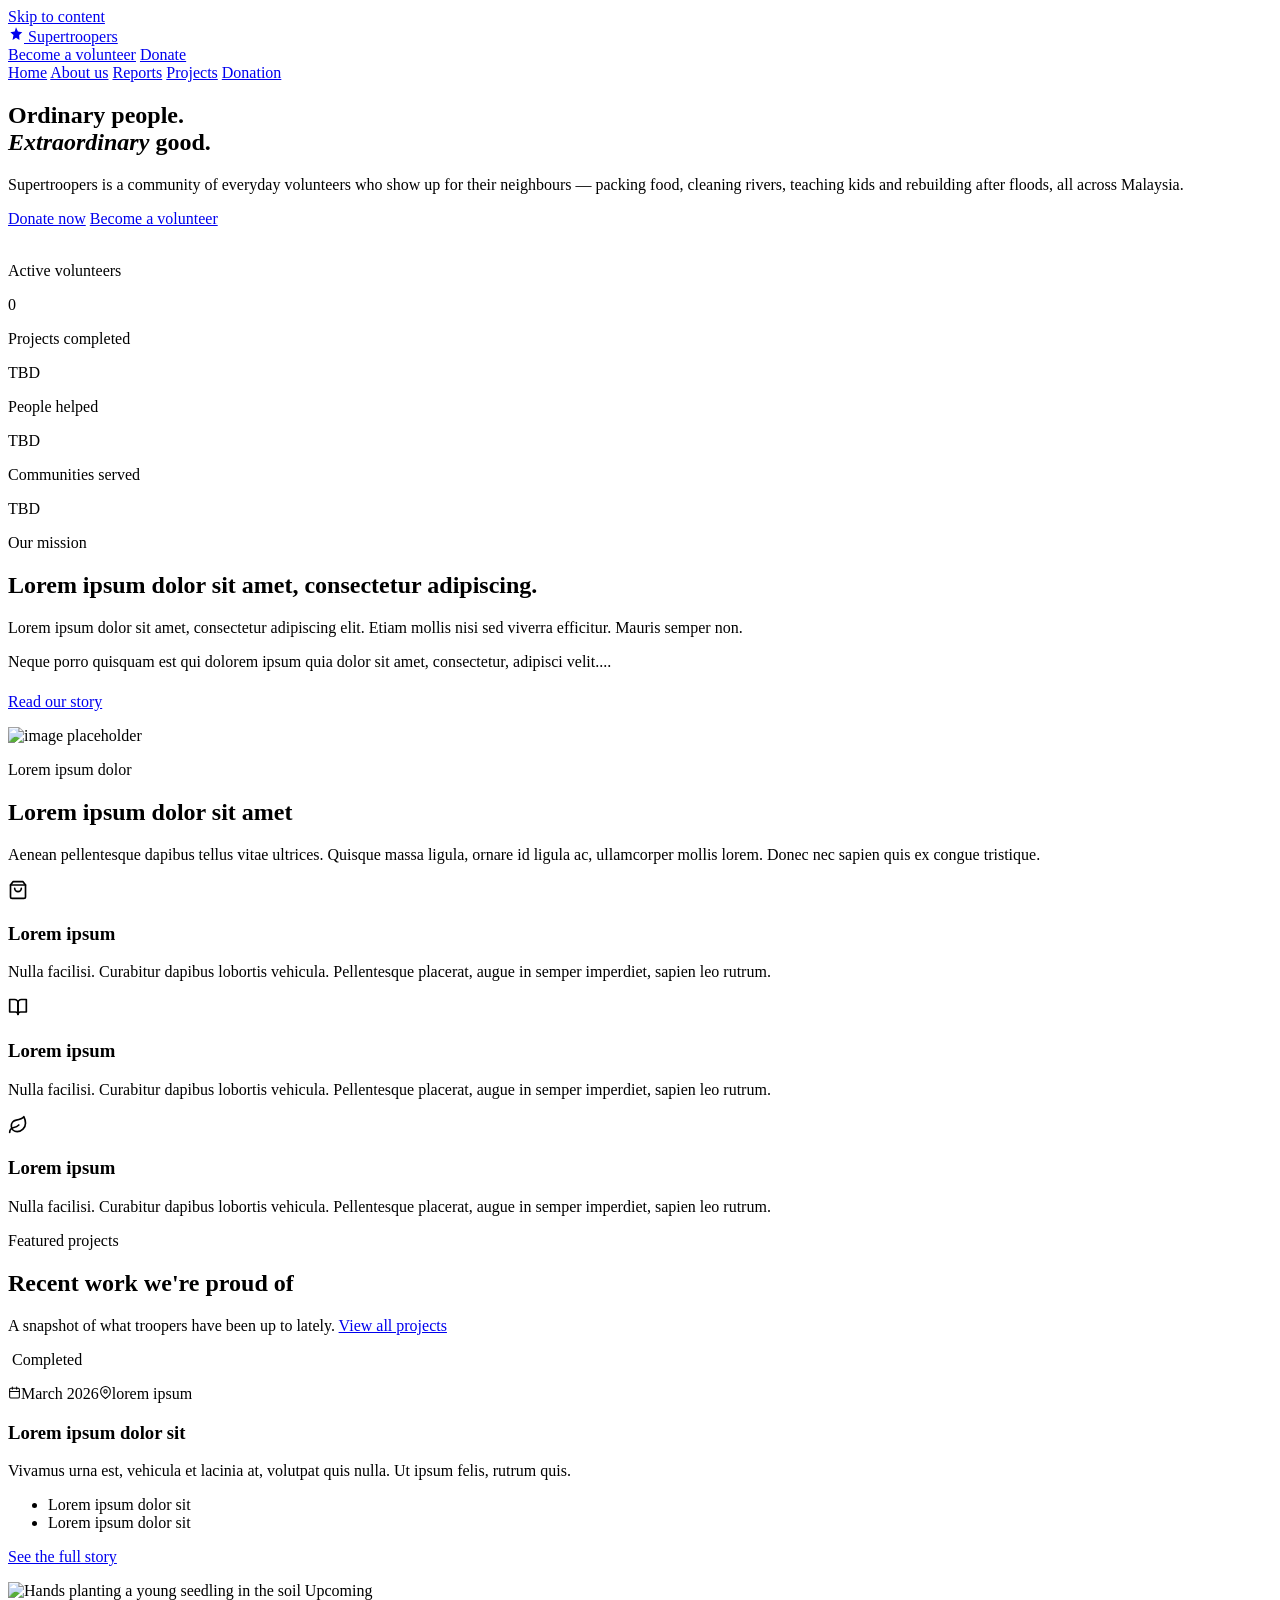
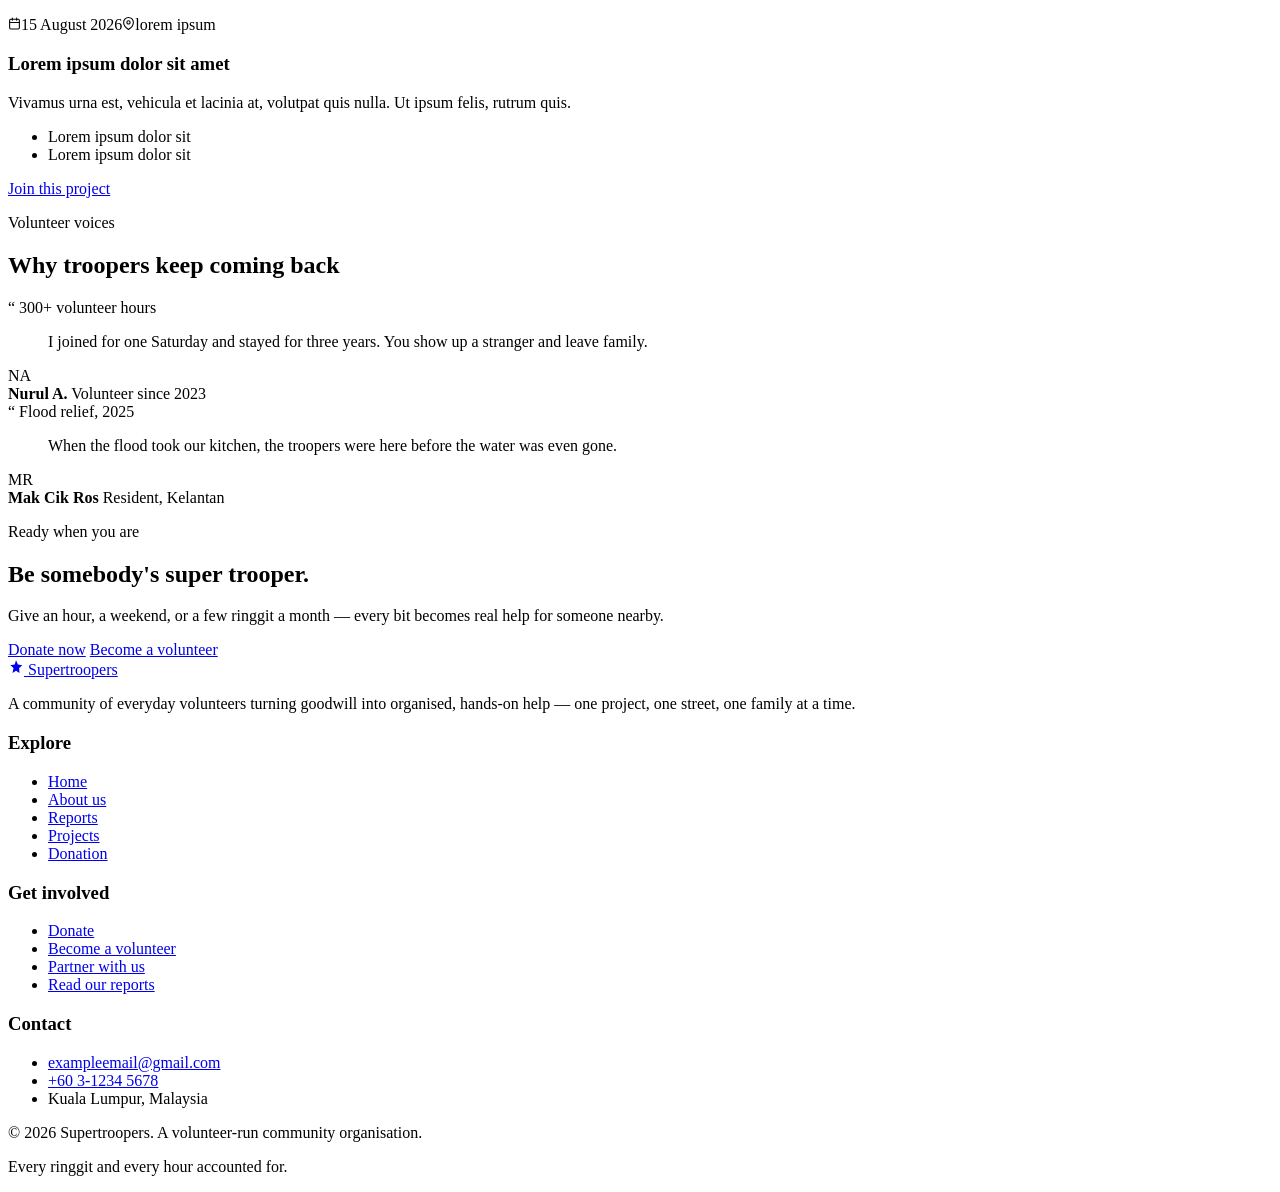
==== index.html @ f95adde5 "Add files via upload" ====
<!DOCTYPE html>
<html lang="en">
<head>
  <meta charset="UTF-8">
  <meta name="viewport" content="width=device-width, initial-scale=1">
  <title>Supertroopers — Volunteers for every neighbourhood</title>
  <meta name="description" content="Supertroopers is a community of everyday volunteers — food drives, river cleanups, school kits and disaster relief across Malaysia. Join us or donate.">
  <link rel="icon" href="data:image/svg+xml,<svg xmlns='http://www.w3.org/2000/svg' viewBox='0 0 24 24'><rect width='24' height='24' rx='6' fill='%230F2A1F'/><path d='M12 4.5l2.2 4.75 5 .77-3.6 3.3.85 4.93L12 15.9l-4.45 2.35.85-4.93-3.6-3.3 5-.77L12 4.5z' fill='%23C05A2B'/></svg>">
  <link rel="preconnect" href="https://fonts.googleapis.com">
  <link rel="preconnect" href="https://fonts.gstatic.com" crossorigin>
  <link href="https://fonts.googleapis.com/css2?family=Playfair+Display:ital,wght@0,600;0,700;0,800;1,600&family=Inter:wght@400;500;600;700&display=swap" rel="stylesheet">
  <link rel="stylesheet" href="css/styles.css">
  <script src="js/main.js" defer></script>
</head>
<body>
  <a class="skip-link" href="#main">Skip to content</a>

  <header class="site-header">
    <div class="container header-inner">
      <a class="brand" href="index.html" aria-label="Supertroopers — home">
        <span class="brand-mark" aria-hidden="true">
          <svg width="16" height="16" viewBox="0 0 24 24" fill="currentColor" aria-hidden="true"><path d="M12 2l2.9 6.26 6.6 1.01-4.75 4.35L17.18 21 12 17.77 6.82 21l1.43-7.38L3.5 9.27l6.6-1.01L12 2z"/></svg>
        </span>
        <span class="brand-name">Supertroopers</span>
      </a>
      <div class="header-actions">
        <a class="btn btn-ghost" href="donate.html">Become a volunteer</a>
        <a class="btn btn-accent" href="donate.html">Donate</a>
      </div>
    </div>
    <nav class="tab-bar" aria-label="Main navigation">
    <div class="container tab-bar-inner">
      <a class="tab-link" href="index.html" aria-current="page">Home</a>
      <a class="tab-link" href="about.html">About us</a>
      <a class="tab-link" href="news.html">Reports</a>
      <a class="tab-link" href="projects.html">Projects</a>
      <a class="tab-link" href="donate.html">Donation</a>
    </div>
  </nav>
  </header>

  <main id="main">

    <!-- Hero -->
    <section class="hero section">
      <div class="container hero-inner reveal">
        <h1>Ordinary people.<br><em>Extraordinary</em> good.</h1>
        <p class="lead">Supertroopers is a community of everyday volunteers who show up for their neighbours &mdash; packing food, cleaning rivers, teaching kids and rebuilding after floods, all across Malaysia.</p>
        <div class="hero-actions">
          <a class="btn btn-accent btn-lg" href="donate.html">Donate now</a>
          <a class="btn btn-primary btn-lg" href="donate.html">Become a volunteer</a>
        </div>
      </div>

      <div class="container hero-photos reveal">
        <img src="">
        <img src="">
        <img src="">
      </div>

      <div class="container">
        <div class="stats-row reveal">
          <div class="stat">
            <p class="stat-label">Active volunteers</p>
            <p class="stat-num" data-count="125" data-suffix="+">0</p>
          </div>
          <div class="stat">
            <p class="stat-label">Projects completed</p>
            <p class="stat-num">TBD</p>
          </div>
          <div class="stat">
            <p class="stat-label">People helped</p>
            <p class="stat-num">TBD</p>
          </div>
          <div class="stat">
            <p class="stat-label">Communities served</p>
            <p class="stat-num">TBD</p>
          </div>
        </div>
      </div>
    </section>

    <!-- Mission -->
    <section class="section section-alt">
      <div class="container split">
        <div class="split-body reveal">
          <p class="kicker">Our mission</p>
          <h2>Lorem ipsum dolor sit amet, consectetur adipiscing.</h2>
          <p class="lead">Lorem ipsum dolor sit amet, consectetur adipiscing elit. Etiam mollis nisi sed viverra efficitur. Mauris semper non.</p>
          <p>Neque porro quisquam est qui dolorem ipsum quia dolor sit amet, consectetur, adipisci velit....</p>
          <p style="margin-top: 1.4rem;"><a class="text-link" href="about.html">Read our story</a></p>
        </div>
        <img class="reveal" src="" alt="image placeholder" loading="lazy">
      </div>
    </section>

    <!-- What we do -->
    <section class="section">
      <div class="container">
        <div class="section-head reveal">
          <p class="kicker">Lorem ipsum dolor</p>
          <h2>Lorem ipsum dolor sit amet</h2>
          <p class="lead">Aenean pellentesque dapibus tellus vitae ultrices. Quisque massa ligula, ornare id ligula ac, ullamcorper mollis lorem. Donec nec sapien quis ex congue tristique.</p>
        </div>
        <div class="bento">
          <article class="bento-card reveal">
            <span class="bento-icon" aria-hidden="true"><svg width="20" height="20" viewBox="0 0 24 24" fill="none" stroke="currentColor" stroke-width="2" stroke-linecap="round" stroke-linejoin="round"><path d="M6 2 3 6v14a2 2 0 0 0 2 2h14a2 2 0 0 0 2-2V6l-3-4z"/><line x1="3" y1="6" x2="21" y2="6"/><path d="M16 10a4 4 0 0 1-8 0"/></svg></span>
            <h3>Lorem ipsum</h3>
            <p>Nulla facilisi. Curabitur dapibus lobortis vehicula. Pellentesque placerat, augue in semper imperdiet, sapien leo rutrum.</p>
          </article>
          <article class="bento-card reveal">
            <span class="bento-icon" aria-hidden="true"><svg width="20" height="20" viewBox="0 0 24 24" fill="none" stroke="currentColor" stroke-width="2" stroke-linecap="round" stroke-linejoin="round"><path d="M2 3h6a4 4 0 0 1 4 4v14a3 3 0 0 0-3-3H2z"/><path d="M22 3h-6a4 4 0 0 0-4 4v14a3 3 0 0 1 3-3h7z"/></svg></span>
            <h3>Lorem ipsum</h3>
            <p>Nulla facilisi. Curabitur dapibus lobortis vehicula. Pellentesque placerat, augue in semper imperdiet, sapien leo rutrum.</p>
          </article>
          <article class="bento-card reveal">
            <span class="bento-icon" aria-hidden="true"><svg width="20" height="20" viewBox="0 0 24 24" fill="none" stroke="currentColor" stroke-width="2" stroke-linecap="round" stroke-linejoin="round"><path d="M11 20A7 7 0 0 1 9.8 6.1C15.5 5 17 4.48 19 2c1 2 2 4.18 2 8 0 5.5-4.78 10-10 10z"/><path d="M2 21c0-3 1.85-5.36 5.08-6C9.5 14.52 12 13 13 12"/></svg></span>
            <h3>Lorem ipsum</h3>
            <p>Nulla facilisi. Curabitur dapibus lobortis vehicula. Pellentesque placerat, augue in semper imperdiet, sapien leo rutrum.</p>
          </article>
        </div>
      </div>
    </section>

    <!-- Featured projects -->
    <section class="section section-alt">
      <div class="container">
        <div class="section-head reveal">
          <p class="kicker">Featured projects</p>
          <h2>Recent work we're proud of</h2>
          <p class="lead">A snapshot of what troopers have been up to lately. <a class="text-link" href="projects.html">View all projects</a></p>
        </div>
        <div class="projects-grid">
          <article class="project-card reveal">
            <div class="card-media">
              <img src="" loading="lazy">
              <span class="chip">Completed</span>
            </div>
            <div class="card-body">
              <p class="card-meta"><span><svg width="13" height="13" viewBox="0 0 24 24" fill="none" stroke="currentColor" stroke-width="2" stroke-linecap="round" stroke-linejoin="round"><rect x="3" y="4" width="18" height="18" rx="2"/><line x1="16" y1="2" x2="16" y2="6"/><line x1="8" y1="2" x2="8" y2="6"/><line x1="3" y1="10" x2="21" y2="10"/></svg>March 2026</span><span><svg width="13" height="13" viewBox="0 0 24 24" fill="none" stroke="currentColor" stroke-width="2" stroke-linecap="round" stroke-linejoin="round"><path d="M21 10c0 7-9 13-9 13s-9-6-9-13a9 9 0 0 1 18 0z"/><circle cx="12" cy="10" r="3"/></svg>lorem ipsum</span></p>
              <h3>Lorem ipsum dolor sit</h3>
              <p>Vivamus urna est, vehicula et lacinia at, volutpat quis nulla. Ut ipsum felis, rutrum quis.</p>
              <ul class="impact-list">
                <li>Lorem ipsum dolor sit</li>
                <li>Lorem ipsum dolor sit</li>
              </ul>
              <p class="card-cta"><a class="text-link" href="projects.html">See the full story</a></p>
            </div>
          </article>
          <article class="project-card reveal">
            <div class="card-media">
              <img src="https://images.unsplash.com/photo-1524069290683-0457abfe42c3?q=80&amp;w=1200&amp;auto=format&amp;fit=crop" alt="Hands planting a young seedling in the soil" loading="lazy">
              <span class="chip chip-accent chip-dot">Upcoming</span>
            </div>
            <div class="card-body">
              <p class="card-meta"><span><svg width="13" height="13" viewBox="0 0 24 24" fill="none" stroke="currentColor" stroke-width="2" stroke-linecap="round" stroke-linejoin="round"><rect x="3" y="4" width="18" height="18" rx="2"/><line x1="16" y1="2" x2="16" y2="6"/><line x1="8" y1="2" x2="8" y2="6"/><line x1="3" y1="10" x2="21" y2="10"/></svg>15 August 2026</span><span><svg width="13" height="13" viewBox="0 0 24 24" fill="none" stroke="currentColor" stroke-width="2" stroke-linecap="round" stroke-linejoin="round"><path d="M21 10c0 7-9 13-9 13s-9-6-9-13a9 9 0 0 1 18 0z"/><circle cx="12" cy="10" r="3"/></svg>lorem ipsum</span></p>
              <h3>Lorem ipsum dolor sit amet</h3>
              <p>Vivamus urna est, vehicula et lacinia at, volutpat quis nulla. Ut ipsum felis, rutrum quis.</p>
              <ul class="impact-list">
                <li>Lorem ipsum dolor sit</li>
                <li>Lorem ipsum dolor sit</li>
              </ul>
              <p class="card-cta"><a class="text-link" href="donate.html">Join this project</a></p>
            </div>
          </article>
        </div>
      </div>
    </section>

    <!-- Volunteer voices -->
    <section class="section">
      <div class="container">
        <div class="section-head reveal">
          <p class="kicker">Volunteer voices</p>
          <h2>Why troopers keep coming back</h2>
        </div>
        <div class="grid-2">
          <article class="quote-card reveal">
            <div class="quote-top">
              <span class="quote-mark" aria-hidden="true">&ldquo;</span>
              <span class="chip">300+ volunteer hours</span>
            </div>
            <blockquote>I joined for one Saturday and stayed for three years. You show up a stranger and leave family.</blockquote>
            <div class="quote-person">
              <span class="avatar" aria-hidden="true">NA</span>
              <div>
                <strong>Nurul A.</strong>
                <span>Volunteer since 2023</span>
              </div>
            </div>
          </article>
          <article class="quote-card reveal">
            <div class="quote-top">
              <span class="quote-mark" aria-hidden="true">&ldquo;</span>
              <span class="chip">Flood relief, 2025</span>
            </div>
            <blockquote>When the flood took our kitchen, the troopers were here before the water was even gone.</blockquote>
            <div class="quote-person">
              <span class="avatar" aria-hidden="true">MR</span>
              <div>
                <strong>Mak Cik Ros</strong>
                <span>Resident, Kelantan</span>
              </div>
            </div>
          </article>
        </div>
      </div>
    </section>

    <!-- Call to action -->
    <section class="section section-ink cta-band">
      <div class="container reveal">
        <p class="kicker">Ready when you are</p>
        <h2>Be somebody's super trooper.</h2>
        <p class="lead">Give an hour, a weekend, or a few ringgit a month &mdash; every bit becomes real help for someone nearby.</p>
        <div class="hero-actions">
          <a class="btn btn-accent btn-lg" href="donate.html">Donate now</a>
          <a class="btn btn-ghost-light btn-lg" href="donate.html">Become a volunteer</a>
        </div>
      </div>
    </section>

  </main>

  <footer class="site-footer">
    <div class="container">
      <div class="footer-top">
        <div class="footer-brand">
          <a class="brand brand-light" href="index.html">
            <span class="brand-mark" aria-hidden="true">
              <svg width="16" height="16" viewBox="0 0 24 24" fill="currentColor" aria-hidden="true"><path d="M12 2l2.9 6.26 6.6 1.01-4.75 4.35L17.18 21 12 17.77 6.82 21l1.43-7.38L3.5 9.27l6.6-1.01L12 2z"/></svg>
            </span>
            <span class="brand-name">Supertroopers</span>
          </a>
          <p>A community of everyday volunteers turning goodwill into organised, hands-on help &mdash; one project, one street, one family at a time.</p>
        </div>
        <div class="footer-cols">
          <div>
            <h3>Explore</h3>
            <ul>
              <li><a href="index.html">Home</a></li>
              <li><a href="about.html">About us</a></li>
              <li><a href="news.html">Reports</a></li>
              <li><a href="projects.html">Projects</a></li>
              <li><a href="donate.html">Donation</a></li>
            </ul>
          </div>
          <div>
            <h3>Get involved</h3>
            <ul>
              <li><a href="donate.html">Donate</a></li>
              <li><a href="donate.html">Become a volunteer</a></li>
              <li><a href="mailto:hello@supertrooper.org">Partner with us</a></li>
              <li><a href="news.html">Read our reports</a></li>
            </ul>
          </div>
          <div>
            <h3>Contact</h3>
            <ul>
              <li><a href="mailto:exampleemail@gmail.com">exampleemail@gmail.com</a></li>
              <li><a href="tel:+60312345678">+60 3-1234 5678</a></li>
              <li>Kuala Lumpur, Malaysia</li>
            </ul>
          </div>
        </div>
      </div>
      <div class="footer-bottom">
        <p>&copy; <span id="year">2026</span> Supertroopers. A volunteer-run community organisation.</p>
        <p>Every ringgit and every hour accounted for.</p>
      </div>
    </div>
  </footer>
</body>
</html>
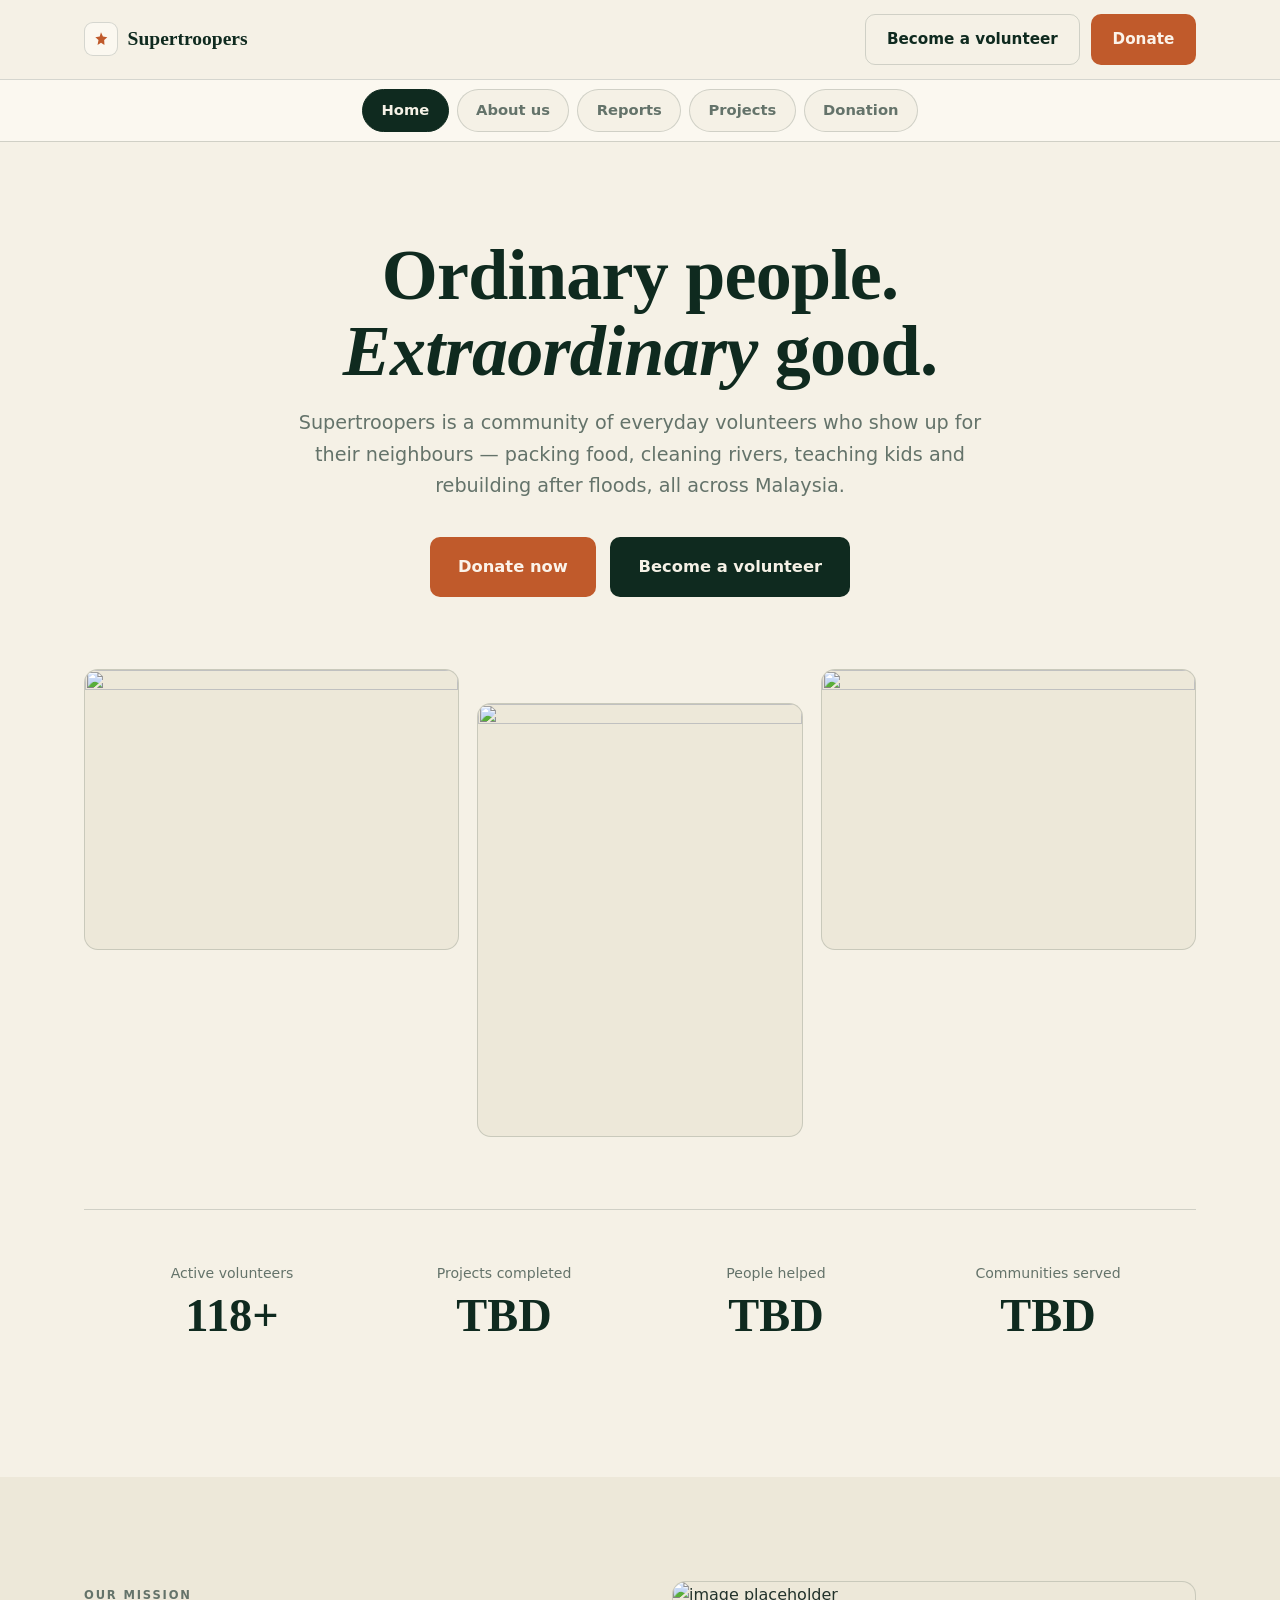
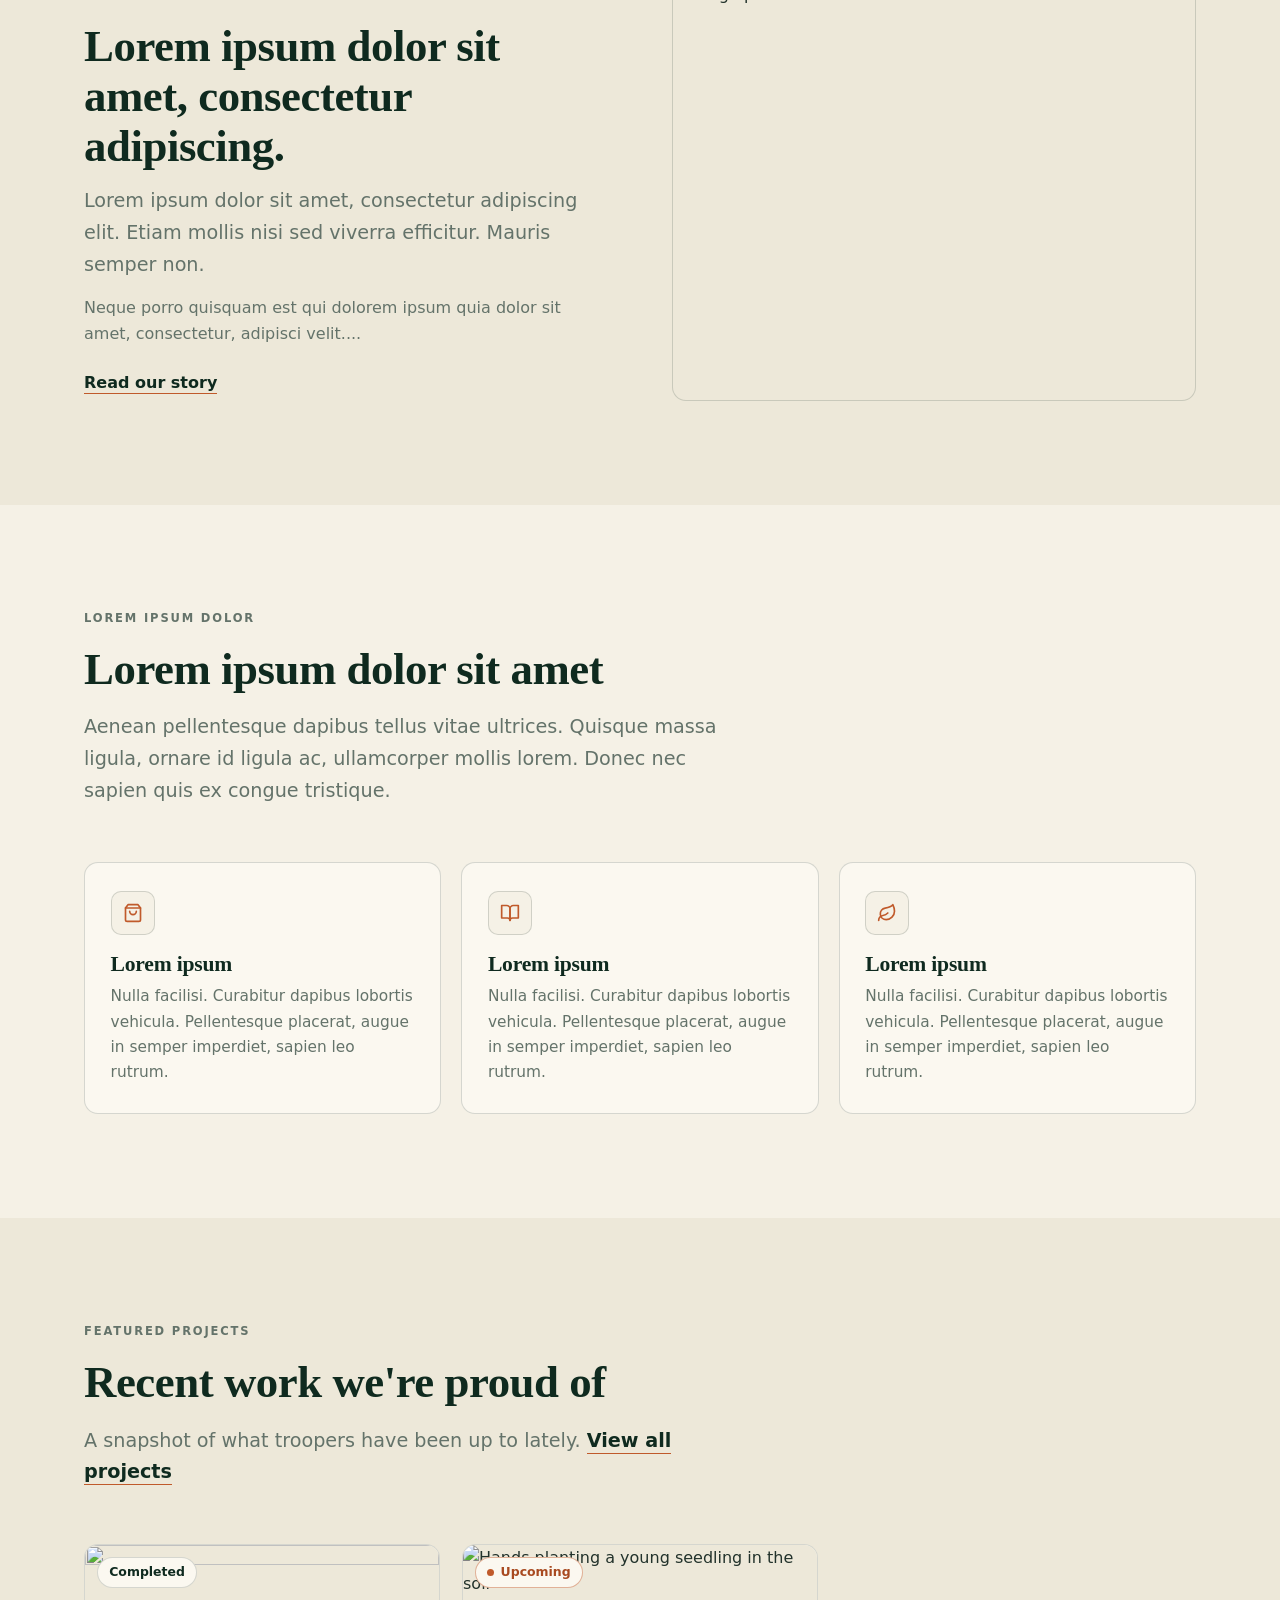
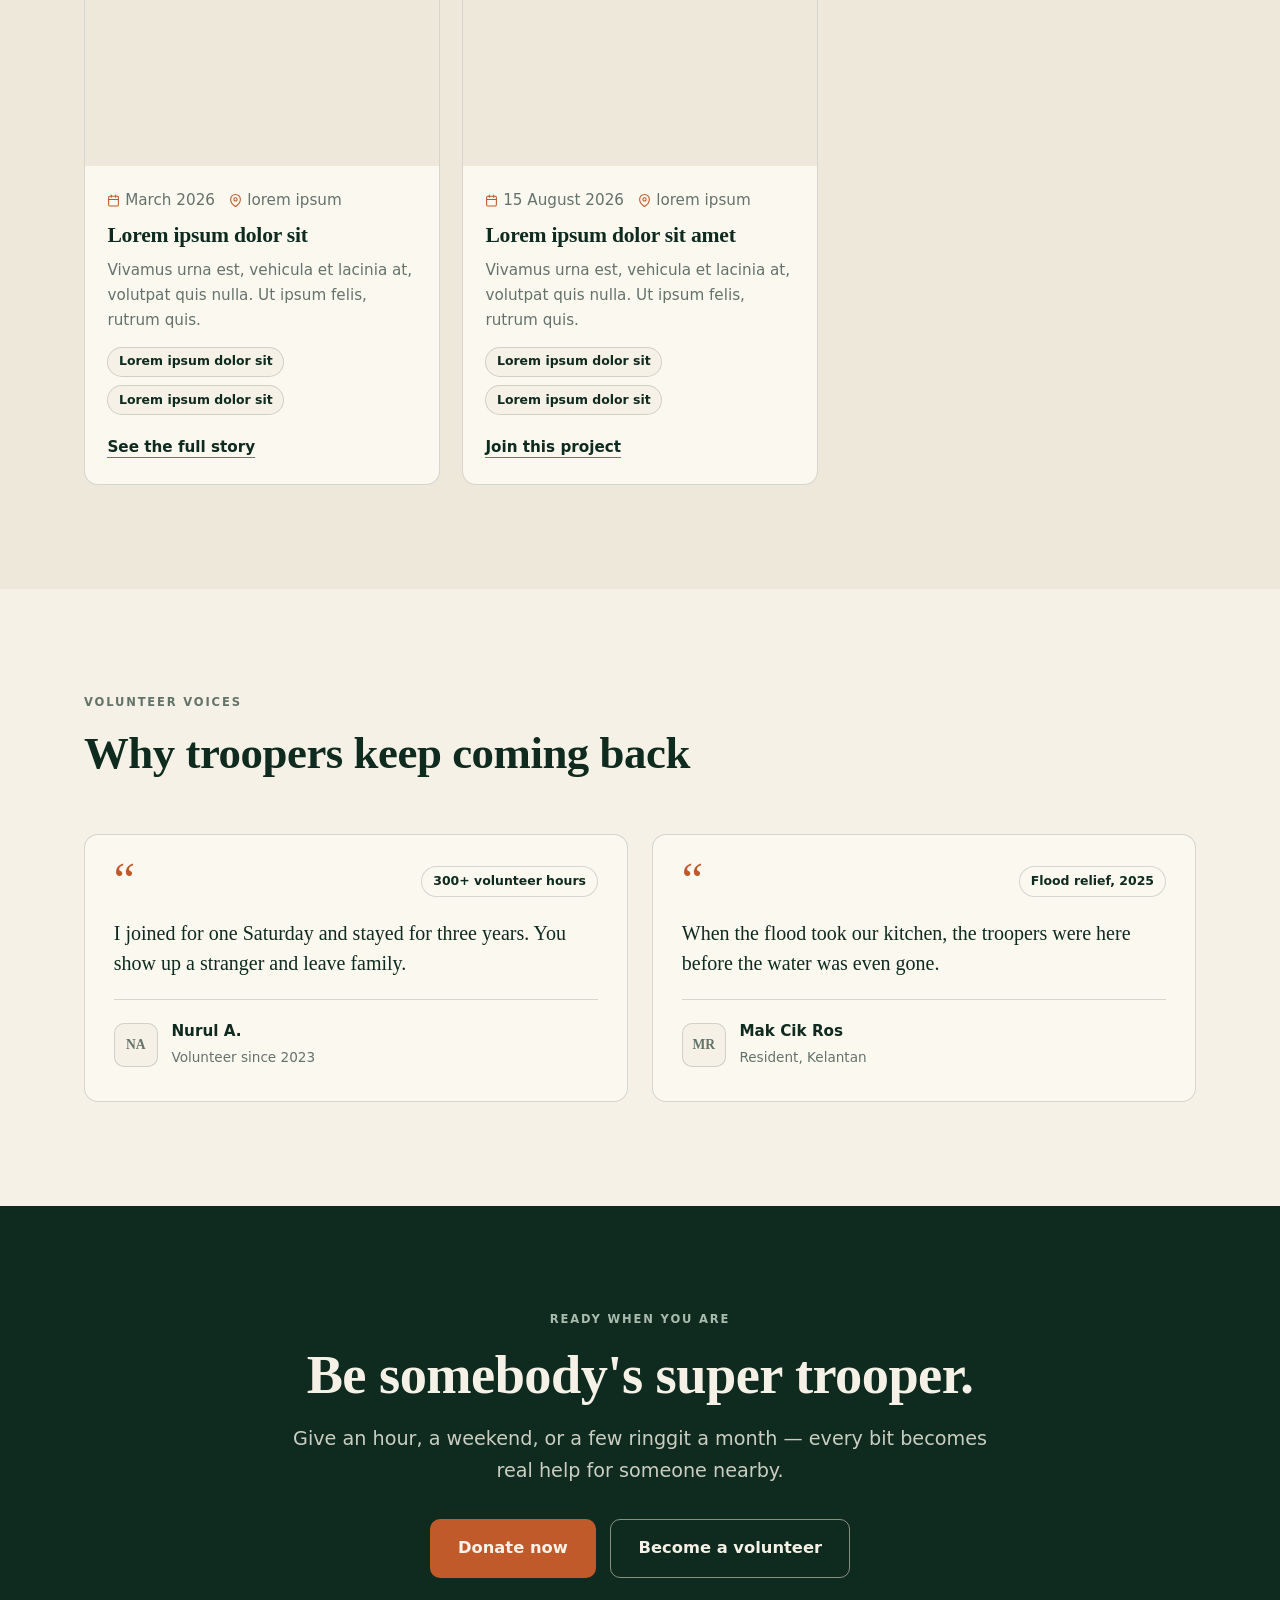
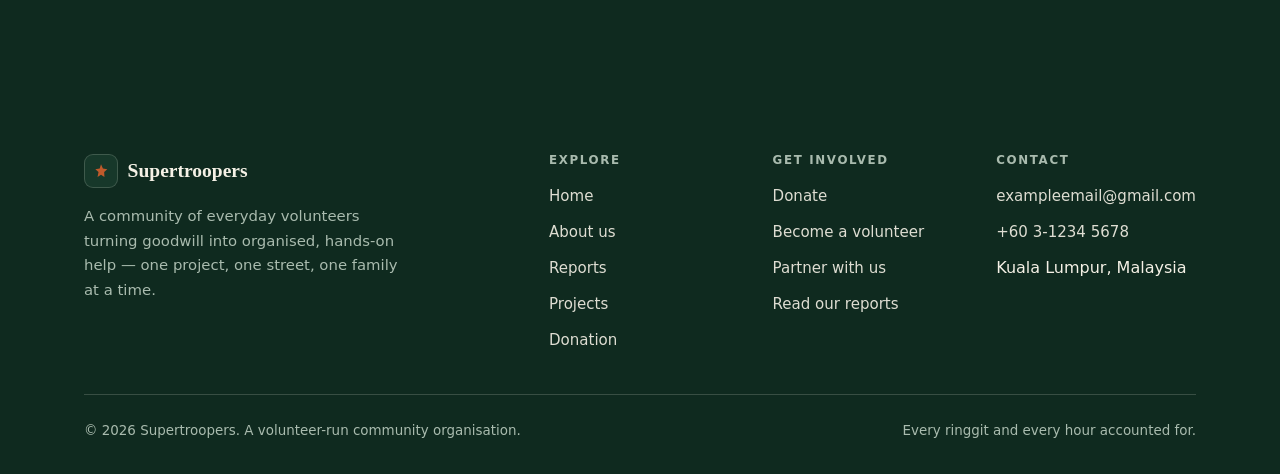
==== commit b3f34d6d: "Remove image source from project card Updated image source to an empty string." ====
--- a/index.html
+++ b/index.html
@@ -149,7 +149,7 @@
           </article>
           <article class="project-card reveal">
             <div class="card-media">
-              <img src="https://images.unsplash.com/photo-1524069290683-0457abfe42c3?q=80&amp;w=1200&amp;auto=format&amp;fit=crop" alt="Hands planting a young seedling in the soil" loading="lazy">
+              <img src="" alt="Hands planting a young seedling in the soil" loading="lazy">
               <span class="chip chip-accent chip-dot">Upcoming</span>
             </div>
             <div class="card-body">
--- a/css/styles.css
+++ b/css/styles.css
@@ -0,0 +1,1562 @@
+/* ============================================================
+   Super Trooper — volunteer organisation website
+   Style: warm editorial non-profit (cream paper, forest ink,
+   terracotta accent, serif display type). Flat surfaces,
+   hairline borders, restrained motion.
+   ============================================================ */
+
+:root {
+  /* Colors */
+  --paper: #F5F1E6;
+  --paper-2: #EDE8D9;
+  --card: #FBF8F0;
+  --ink: #0F2A1F;
+  --ink-2: #17382A;
+  --text: #22322B;
+  --muted: #64736A;
+  --muted-2: #A9BBAE;
+  --accent: #C05A2B;
+  --accent-2: #A84A20;
+  --line: rgba(15, 42, 31, 0.16);
+  --line-dark: rgba(245, 241, 230, 0.18);
+
+  /* Type */
+  --font-display: "Playfair Display", Georgia, "Times New Roman", serif;
+  --font-sans: "Inter", -apple-system, "Segoe UI", system-ui, sans-serif;
+
+  /* Shape & rhythm */
+  --radius: 14px;
+  --radius-sm: 10px;
+  --container: 1160px;
+  --section-pad: clamp(4rem, 9vw, 6.5rem);
+}
+
+/* ---------- Reset & base ---------- */
+
+*,
+*::before,
+*::after {
+  box-sizing: border-box;
+  margin: 0;
+  padding: 0;
+}
+
+html {
+  scroll-behavior: smooth;
+}
+
+body {
+  font-family: var(--font-sans);
+  font-size: 1rem;
+  line-height: 1.65;
+  color: var(--text);
+  background: var(--paper);
+  -webkit-font-smoothing: antialiased;
+}
+
+img {
+  display: block;
+  max-width: 100%;
+}
+
+a {
+  color: inherit;
+}
+
+button {
+  font: inherit;
+  cursor: pointer;
+  border: 0;
+  background: none;
+  color: inherit;
+}
+
+.skip-link {
+  position: absolute;
+  left: -999px;
+  top: 0;
+  background: var(--ink);
+  color: var(--paper);
+  padding: 0.6rem 1rem;
+  z-index: 100;
+}
+
+.skip-link:focus {
+  left: 12px;
+  top: 12px;
+}
+
+/* ---------- Layout helpers ---------- */
+
+.container {
+  max-width: var(--container);
+  margin: 0 auto;
+  padding: 0 24px;
+}
+
+.section {
+  padding: var(--section-pad) 0;
+}
+
+.section-alt {
+  background: var(--paper-2);
+}
+
+.section-ink {
+  background: var(--ink);
+  color: var(--paper);
+}
+
+.section-accent {
+  background: var(--accent);
+  color: #FBF3EA;
+}
+
+.section-head {
+  max-width: 640px;
+  margin-bottom: clamp(2rem, 5vw, 3.5rem);
+}
+
+.section-head.center {
+  margin-left: auto;
+  margin-right: auto;
+  text-align: center;
+}
+
+.grid-2 {
+  display: grid;
+  grid-template-columns: repeat(2, 1fr);
+  gap: 24px;
+}
+
+.grid-3 {
+  display: grid;
+  grid-template-columns: repeat(3, 1fr);
+  gap: 24px;
+}
+
+/* ---------- Typography ---------- */
+
+.kicker {
+  font-size: 0.72rem;
+  font-weight: 600;
+  letter-spacing: 0.16em;
+  text-transform: uppercase;
+  color: var(--muted);
+  margin-bottom: 1rem;
+}
+
+.section-ink .kicker {
+  color: var(--muted-2);
+}
+
+.section-accent .kicker {
+  color: rgba(251, 243, 234, 0.75);
+}
+
+h1, .h1,
+h2, .h2,
+h3, .h3 {
+  font-family: var(--font-display);
+  color: var(--ink);
+  line-height: 1.12;
+  letter-spacing: -0.01em;
+  font-weight: 700;
+}
+
+.section-ink :is(h1, h2, h3),
+.section-accent :is(h1, h2, h3) {
+  color: inherit;
+}
+
+h1, .h1 {
+  font-size: clamp(2.7rem, 6.4vw, 4.5rem);
+  line-height: 1.05;
+}
+
+h2, .h2 {
+  font-size: clamp(1.9rem, 4vw, 2.8rem);
+}
+
+h3, .h3 {
+  font-size: 1.35rem;
+}
+
+.lead {
+  font-size: clamp(1.05rem, 1.6vw, 1.2rem);
+  color: var(--muted);
+  max-width: 58ch;
+  margin-top: 1.1rem;
+}
+
+.section-ink .lead,
+.section-accent .lead {
+  color: rgba(245, 241, 230, 0.82);
+}
+
+em {
+  font-style: italic;
+}
+
+.text-link {
+  font-weight: 600;
+  color: var(--ink);
+  text-decoration: none;
+  border-bottom: 1.5px solid var(--accent);
+  padding-bottom: 1px;
+  transition: color 0.2s ease;
+}
+
+.text-link:hover {
+  color: var(--accent);
+}
+
+/* ---------- Buttons & chips ---------- */
+
+.btn {
+  display: inline-flex;
+  align-items: center;
+  gap: 0.5rem;
+  padding: 0.72rem 1.3rem;
+  border-radius: var(--radius-sm);
+  font-weight: 600;
+  font-size: 0.95rem;
+  text-decoration: none;
+  border: 1px solid transparent;
+  transition: background 0.2s ease, color 0.2s ease, border-color 0.2s ease, transform 0.2s ease;
+}
+
+.btn:hover {
+  transform: translateY(-1px);
+}
+
+.btn-lg {
+  padding: 0.95rem 1.7rem;
+  font-size: 1.02rem;
+}
+
+.btn-primary {
+  background: var(--ink);
+  color: var(--paper);
+}
+
+.btn-primary:hover {
+  background: var(--ink-2);
+}
+
+.btn-accent {
+  background: var(--accent);
+  color: #FBF3EA;
+}
+
+.btn-accent:hover {
+  background: var(--accent-2);
+}
+
+.btn-ghost {
+  border-color: var(--line);
+  color: var(--ink);
+  background: transparent;
+}
+
+.btn-ghost:hover {
+  border-color: var(--ink);
+}
+
+.btn-light {
+  background: var(--paper);
+  color: var(--ink);
+}
+
+.btn-light:hover {
+  background: #fff;
+}
+
+.btn-ghost-light {
+  border-color: rgba(251, 243, 234, 0.5);
+  color: inherit;
+}
+
+.btn-ghost-light:hover {
+  border-color: currentColor;
+}
+
+.chip {
+  display: inline-flex;
+  align-items: center;
+  gap: 0.4rem;
+  padding: 0.28rem 0.7rem;
+  border: 1px solid var(--line);
+  border-radius: 999px;
+  font-size: 0.78rem;
+  font-weight: 600;
+  background: var(--card);
+  color: var(--ink);
+}
+
+.chip-accent {
+  color: var(--accent-2);
+  border-color: rgba(192, 90, 43, 0.45);
+}
+
+.chip-dot::before {
+  content: "";
+  width: 7px;
+  height: 7px;
+  border-radius: 50%;
+  background: var(--accent);
+}
+
+/* ---------- Announcement bar ---------- */
+
+.announce {
+  background: var(--ink);
+  color: var(--paper);
+  font-size: 0.86rem;
+}
+
+.announce-inner {
+  display: flex;
+  align-items: center;
+  justify-content: center;
+  gap: 1rem;
+  padding-top: 0.55rem;
+  padding-bottom: 0.55rem;
+  text-align: center;
+}
+
+.announce a {
+  color: inherit;
+  font-weight: 600;
+}
+
+.announce-close {
+  font-size: 1.1rem;
+  line-height: 1;
+  opacity: 0.7;
+  padding: 0.2rem 0.4rem;
+}
+
+.announce-close:hover {
+  opacity: 1;
+}
+
+/* ---------- Header & navigation ---------- */
+
+.site-header {
+  position: sticky;
+  top: 0;
+  z-index: 50;
+  background: var(--paper);
+  border-bottom: 1px solid var(--line);
+}
+
+.header-inner {
+  display: flex;
+  align-items: center;
+  justify-content: space-between;
+  gap: 1.5rem;
+  padding-top: 0.9rem;
+  padding-bottom: 0.9rem;
+}
+
+.brand {
+  display: inline-flex;
+  align-items: center;
+  gap: 0.6rem;
+  text-decoration: none;
+}
+
+.brand-mark {
+  display: inline-flex;
+  align-items: center;
+  justify-content: center;
+  width: 34px;
+  height: 34px;
+  border: 1px solid var(--line);
+  border-radius: 9px;
+  background: var(--card);
+  color: var(--accent);
+}
+
+.brand-name {
+  font-family: var(--font-display);
+  font-weight: 700;
+  font-size: 1.22rem;
+  color: var(--ink);
+  white-space: nowrap;
+}
+
+.brand-light .brand-mark {
+  background: var(--ink-2);
+  border-color: var(--line-dark);
+}
+
+.brand-light .brand-name {
+  color: var(--paper);
+}
+
+.header-actions {
+  display: flex;
+  align-items: center;
+  gap: 0.7rem;
+}
+
+.tab-bar {
+  border-top: 1px solid var(--line);
+  background: var(--card);
+}
+
+.tab-bar-inner {
+  display: flex;
+  justify-content: center;
+  gap: 0.5rem;
+  padding-top: 0.6rem;
+  padding-bottom: 0.6rem;
+  overflow-x: auto;
+  -webkit-overflow-scrolling: touch;
+}
+
+.tab-link {
+  padding: 0.5rem 1.15rem;
+  border: 1px solid var(--line);
+  border-radius: 999px;
+  text-decoration: none;
+  font-weight: 600;
+  font-size: 0.92rem;
+  color: var(--muted);
+  background: var(--paper);
+  white-space: nowrap;
+  transition: background 0.2s ease, color 0.2s ease, border-color 0.2s ease;
+}
+
+.tab-link:hover {
+  color: var(--ink);
+  border-color: var(--ink);
+}
+
+.tab-link[aria-current="page"] {
+  background: var(--ink);
+  color: var(--paper);
+  border-color: var(--ink);
+}
+
+/* ---------- Hero ---------- */
+
+.hero {
+  padding-top: clamp(3.5rem, 8vw, 6rem);
+}
+
+.hero-inner {
+  text-align: center;
+  max-width: 880px;
+}
+
+.hero-chip {
+  display: inline-flex;
+  align-items: center;
+  gap: 0.5rem;
+  padding: 0.35rem 0.9rem;
+  border: 1px solid var(--line);
+  border-radius: 999px;
+  background: var(--card);
+  font-size: 0.82rem;
+  font-weight: 600;
+  color: var(--ink);
+  margin-bottom: 1.6rem;
+}
+
+.hero-chip svg {
+  color: var(--accent);
+}
+
+.hero .lead {
+  margin-left: auto;
+  margin-right: auto;
+}
+
+.hero-actions {
+  display: flex;
+  justify-content: center;
+  gap: 0.9rem;
+  margin-top: 2.2rem;
+  flex-wrap: wrap;
+}
+
+.hero-photos {
+  display: grid;
+  grid-template-columns: 1.15fr 1fr 1.15fr;
+  gap: 18px;
+  margin-top: clamp(3rem, 6vw, 4.5rem);
+  align-items: start;
+}
+
+.hero-photos img {
+  width: 100%;
+  aspect-ratio: 4 / 3;
+  object-fit: cover;
+  border-radius: var(--radius);
+  border: 1px solid var(--line);
+  background: var(--paper-2);
+}
+
+.hero-photos img:nth-child(2) {
+  margin-top: 34px;
+  aspect-ratio: 3 / 4;
+}
+
+/* ---------- Stats ---------- */
+
+.stats-row {
+  display: grid;
+  grid-template-columns: repeat(4, 1fr);
+  gap: 24px;
+  border-top: 1px solid var(--line);
+  margin-top: clamp(3rem, 6vw, 4.5rem);
+  padding: clamp(2.2rem, 5vw, 3.2rem) 24px clamp(1rem, 3vw, 2rem);
+  text-align: center;
+}
+
+.stat-label {
+  font-size: 0.88rem;
+  color: var(--muted);
+  margin-bottom: 0.35rem;
+}
+
+.stat-num {
+  font-family: var(--font-display);
+  font-weight: 700;
+  font-size: clamp(2rem, 4vw, 2.9rem);
+  color: var(--ink);
+  line-height: 1.1;
+}
+
+.section-ink .stat-num {
+  color: var(--paper);
+}
+
+.section-ink .stat-label {
+  color: var(--muted-2);
+}
+
+/* ---------- Cards: what we do (bento) ---------- */
+
+.bento {
+  display: grid;
+  grid-template-columns: repeat(3, 1fr);
+  gap: 20px;
+}
+
+.bento-card {
+  background: var(--card);
+  border: 1px solid var(--line);
+  border-radius: var(--radius);
+  padding: 1.7rem 1.6rem;
+  transition: transform 0.25s ease, border-color 0.25s ease;
+}
+
+.bento-card:hover {
+  transform: translateY(-3px);
+  border-color: rgba(15, 42, 31, 0.35);
+}
+
+.bento-icon {
+  display: inline-flex;
+  align-items: center;
+  justify-content: center;
+  width: 44px;
+  height: 44px;
+  border: 1px solid var(--line);
+  border-radius: var(--radius-sm);
+  background: var(--paper);
+  color: var(--accent);
+  margin-bottom: 1.1rem;
+}
+
+.bento-card h3 {
+  margin-bottom: 0.5rem;
+}
+
+.bento-card p {
+  color: var(--muted);
+  font-size: 0.96rem;
+}
+
+/* ---------- Project cards ---------- */
+
+.projects-grid {
+  display: grid;
+  grid-template-columns: repeat(3, 1fr);
+  gap: 22px;
+}
+
+.project-card {
+  display: flex;
+  flex-direction: column;
+  background: var(--card);
+  border: 1px solid var(--line);
+  border-radius: var(--radius);
+  overflow: hidden;
+  transition: transform 0.25s ease, border-color 0.25s ease;
+}
+
+.project-card:hover {
+  transform: translateY(-3px);
+  border-color: rgba(15, 42, 31, 0.35);
+}
+
+.project-card.hidden {
+  display: none;
+}
+
+.card-media {
+  position: relative;
+  background: var(--paper-2);
+}
+
+.card-media img {
+  width: 100%;
+  aspect-ratio: 16 / 10;
+  object-fit: cover;
+}
+
+.card-media .chip {
+  position: absolute;
+  top: 12px;
+  left: 12px;
+}
+
+.card-body {
+  display: flex;
+  flex-direction: column;
+  gap: 0.65rem;
+  padding: 1.35rem 1.4rem 1.5rem;
+  flex: 1;
+}
+
+.card-meta {
+  display: flex;
+  align-items: center;
+  flex-wrap: wrap;
+  gap: 0.45rem 0.9rem;
+  font-size: 0.82rem;
+  font-weight: 500;
+  color: var(--muted);
+}
+
+.card-meta svg {
+  vertical-align: -2px;
+  margin-right: 0.3rem;
+  color: var(--accent);
+}
+
+.card-body p {
+  color: var(--muted);
+  font-size: 0.95rem;
+}
+
+.impact-list {
+  display: flex;
+  flex-wrap: wrap;
+  gap: 0.5rem;
+  list-style: none;
+  margin-top: 0.2rem;
+}
+
+.impact-list li {
+  padding: 0.24rem 0.66rem;
+  border: 1px solid var(--line);
+  border-radius: 999px;
+  font-size: 0.78rem;
+  font-weight: 600;
+  color: var(--ink);
+  background: var(--paper);
+}
+
+.card-body .card-cta {
+  margin-top: auto;
+  padding-top: 0.6rem;
+}
+
+/* ---------- Filter tabs ---------- */
+
+.tabs {
+  display: flex;
+  gap: 0.5rem;
+  flex-wrap: wrap;
+  margin-bottom: 2rem;
+}
+
+.tab {
+  padding: 0.5rem 1.1rem;
+  border: 1px solid var(--line);
+  border-radius: 999px;
+  font-weight: 600;
+  font-size: 0.9rem;
+  color: var(--muted);
+  background: var(--card);
+  transition: all 0.2s ease;
+}
+
+.tab:hover {
+  color: var(--ink);
+}
+
+.tab.active {
+  background: var(--ink);
+  border-color: var(--ink);
+  color: var(--paper);
+}
+
+/* ---------- Quotes / testimonials ---------- */
+
+.quote-card {
+  background: var(--card);
+  border: 1px solid var(--line);
+  border-radius: var(--radius);
+  padding: 1.9rem 1.8rem;
+  display: flex;
+  flex-direction: column;
+  gap: 1.3rem;
+}
+
+.quote-top {
+  display: flex;
+  justify-content: space-between;
+  align-items: flex-start;
+  gap: 1rem;
+}
+
+.quote-mark {
+  font-family: var(--font-display);
+  font-size: 3rem;
+  line-height: 0.6;
+  color: var(--accent);
+}
+
+.quote-card blockquote {
+  font-family: var(--font-display);
+  font-size: 1.25rem;
+  line-height: 1.5;
+  color: var(--ink);
+  border: 0;
+}
+
+.quote-person {
+  display: flex;
+  align-items: center;
+  gap: 0.85rem;
+  border-top: 1px solid var(--line);
+  padding-top: 1.2rem;
+}
+
+.avatar {
+  display: inline-flex;
+  align-items: center;
+  justify-content: center;
+  width: 44px;
+  height: 44px;
+  border: 1px solid var(--line);
+  border-radius: var(--radius-sm);
+  background: var(--paper);
+  font-family: var(--font-display);
+  font-weight: 700;
+  color: var(--ink);
+  flex-shrink: 0;
+}
+
+.quote-person strong {
+  display: block;
+  font-size: 0.95rem;
+  color: var(--ink);
+}
+
+.quote-person span {
+  font-size: 0.85rem;
+  color: var(--muted);
+}
+
+/* ---------- CTA band ---------- */
+
+.cta-band {
+  text-align: center;
+}
+
+.cta-band h2 {
+  font-size: clamp(2.2rem, 5vw, 3.4rem);
+  max-width: 700px;
+  margin: 0 auto;
+}
+
+.cta-band .lead {
+  margin-left: auto;
+  margin-right: auto;
+}
+
+.cta-band .hero-actions {
+  margin-top: 2rem;
+}
+
+/* ---------- Donation tiers ---------- */
+
+.freq-toggle {
+  display: inline-flex;
+  border: 1px solid var(--line);
+  border-radius: 999px;
+  padding: 4px;
+  background: var(--card);
+  margin-bottom: 2.4rem;
+}
+
+.freq-btn {
+  padding: 0.5rem 1.4rem;
+  border-radius: 999px;
+  font-weight: 600;
+  font-size: 0.92rem;
+  color: var(--muted);
+  transition: all 0.2s ease;
+}
+
+.freq-btn.active {
+  background: var(--ink);
+  color: var(--paper);
+}
+
+.tiers {
+  display: grid;
+  grid-template-columns: repeat(3, 1fr);
+  gap: 22px;
+  align-items: stretch;
+}
+
+.tier {
+  position: relative;
+  display: flex;
+  flex-direction: column;
+  gap: 0.8rem;
+  background: var(--card);
+  border: 1px solid var(--line);
+  border-radius: var(--radius);
+  padding: 1.9rem 1.7rem;
+}
+
+.tier.popular {
+  border-color: var(--accent);
+  border-width: 1.5px;
+}
+
+.tier-badge {
+  position: absolute;
+  top: -13px;
+  left: 50%;
+  transform: translateX(-50%);
+  background: var(--accent);
+  color: #FBF3EA;
+  font-size: 0.74rem;
+  font-weight: 700;
+  letter-spacing: 0.06em;
+  text-transform: uppercase;
+  padding: 0.28rem 0.85rem;
+  border-radius: 999px;
+  white-space: nowrap;
+}
+
+.tier-name {
+  font-size: 0.78rem;
+  font-weight: 700;
+  letter-spacing: 0.14em;
+  text-transform: uppercase;
+  color: var(--muted);
+}
+
+.tier-amount {
+  font-family: var(--font-display);
+  font-weight: 700;
+  font-size: 2.6rem;
+  color: var(--ink);
+  line-height: 1;
+}
+
+.tier-amount small {
+  font-family: var(--font-sans);
+  font-weight: 500;
+  font-size: 0.9rem;
+  color: var(--muted);
+  margin-left: 0.3rem;
+}
+
+.tier p {
+  color: var(--muted);
+  font-size: 0.95rem;
+  flex: 1;
+}
+
+.custom-amount {
+  display: flex;
+  gap: 0.6rem;
+  margin-top: 0.4rem;
+}
+
+.custom-amount input {
+  flex: 1;
+  min-width: 0;
+}
+
+/* ---------- Allocation bars ---------- */
+
+.alloc {
+  display: flex;
+  flex-direction: column;
+  gap: 1.4rem;
+  max-width: 640px;
+}
+
+.alloc-row header {
+  display: flex;
+  justify-content: space-between;
+  font-weight: 600;
+  font-size: 0.95rem;
+  margin-bottom: 0.5rem;
+  color: var(--ink);
+}
+
+.alloc-track {
+  height: 12px;
+  border-radius: 999px;
+  background: var(--paper-2);
+  border: 1px solid var(--line);
+  overflow: hidden;
+}
+
+.alloc-fill {
+  display: block;
+  height: 100%;
+  width: 0;
+  border-radius: inherit;
+  background: var(--accent);
+  transition: width 1.2s cubic-bezier(0.2, 0.7, 0.3, 1);
+}
+
+.alloc-row:nth-child(2) .alloc-fill {
+  background: var(--ink);
+}
+
+.alloc-row:nth-child(3) .alloc-fill {
+  background: var(--muted);
+}
+
+.reveal.in .alloc-fill {
+  width: var(--w);
+}
+
+/* ---------- Forms ---------- */
+
+.form-card {
+  background: var(--card);
+  border: 1px solid var(--line);
+  border-radius: var(--radius);
+  padding: 2rem 1.9rem;
+}
+
+.form-grid {
+  display: grid;
+  grid-template-columns: 1fr 1fr;
+  gap: 1rem;
+}
+
+.form-field {
+  display: flex;
+  flex-direction: column;
+  gap: 0.35rem;
+}
+
+.form-field.full {
+  grid-column: 1 / -1;
+}
+
+.form-field label {
+  font-weight: 600;
+  font-size: 0.88rem;
+  color: var(--ink);
+}
+
+input,
+select,
+textarea {
+  font: inherit;
+  color: var(--text);
+  background: var(--paper);
+  border: 1px solid var(--line);
+  border-radius: var(--radius-sm);
+  padding: 0.65rem 0.85rem;
+  width: 100%;
+}
+
+input:focus,
+select:focus,
+textarea:focus {
+  outline: 2px solid var(--accent);
+  outline-offset: 1px;
+}
+
+textarea {
+  resize: vertical;
+  min-height: 96px;
+}
+
+.checks {
+  display: flex;
+  flex-wrap: wrap;
+  gap: 0.5rem;
+}
+
+.check-pill {
+  position: relative;
+}
+
+.check-pill input {
+  position: absolute;
+  inset: 0;
+  opacity: 0;
+  cursor: pointer;
+  width: 100%;
+  height: 100%;
+}
+
+.check-pill span {
+  display: inline-block;
+  padding: 0.45rem 1rem;
+  border: 1px solid var(--line);
+  border-radius: 999px;
+  font-size: 0.88rem;
+  font-weight: 500;
+  background: var(--paper);
+  transition: all 0.15s ease;
+}
+
+.check-pill input:checked + span {
+  background: var(--ink);
+  border-color: var(--ink);
+  color: var(--paper);
+}
+
+.check-pill input:focus-visible + span {
+  outline: 2px solid var(--accent);
+  outline-offset: 1px;
+}
+
+.form-note {
+  font-size: 0.84rem;
+  color: var(--muted);
+  margin-top: 0.9rem;
+}
+
+.form-success {
+  text-align: center;
+  padding: 2.5rem 1.5rem;
+}
+
+.form-success h3 {
+  margin-bottom: 0.6rem;
+}
+
+.form-success p {
+  color: var(--muted);
+}
+
+.newsletter-form {
+  display: flex;
+  gap: 0.7rem;
+  max-width: 460px;
+  margin: 1.8rem auto 0;
+}
+
+.newsletter-form input {
+  background: var(--card);
+}
+
+/* ---------- FAQ ---------- */
+
+.faq {
+  max-width: 720px;
+}
+
+.faq details {
+  border: 1px solid var(--line);
+  border-radius: var(--radius-sm);
+  background: var(--card);
+  padding: 1.05rem 1.3rem;
+  margin-bottom: 0.8rem;
+}
+
+.faq summary {
+  font-weight: 600;
+  color: var(--ink);
+  cursor: pointer;
+  list-style: none;
+  display: flex;
+  justify-content: space-between;
+  align-items: center;
+  gap: 1rem;
+}
+
+.faq summary::-webkit-details-marker {
+  display: none;
+}
+
+.faq summary::after {
+  content: "+";
+  font-family: var(--font-display);
+  font-size: 1.3rem;
+  color: var(--accent);
+  flex-shrink: 0;
+}
+
+.faq details[open] summary::after {
+  content: "\2212";
+}
+
+.faq details p {
+  padding-top: 0.7rem;
+  color: var(--muted);
+  font-size: 0.95rem;
+}
+
+/* ---------- Timeline (about) ---------- */
+
+.timeline {
+  list-style: none;
+  border-left: 2px solid var(--line);
+  padding-left: 2rem;
+  max-width: 640px;
+}
+
+.timeline li {
+  position: relative;
+  padding-bottom: 1.9rem;
+}
+
+.timeline li::before {
+  content: "";
+  position: absolute;
+  left: calc(-2rem - 6px);
+  top: 0.45rem;
+  width: 10px;
+  height: 10px;
+  border-radius: 50%;
+  background: var(--accent);
+}
+
+.timeline .year {
+  font-family: var(--font-display);
+  font-weight: 700;
+  font-size: 1.25rem;
+  color: var(--ink);
+  display: block;
+  margin-bottom: 0.2rem;
+}
+
+.timeline p {
+  color: var(--muted);
+  font-size: 0.97rem;
+}
+
+/* ---------- Values & team ---------- */
+
+.value-card {
+  border-top: 2px solid var(--accent);
+  background: var(--card);
+  border-radius: 0 0 var(--radius) var(--radius);
+  padding: 1.4rem 1.4rem 1.5rem;
+  border-left: 1px solid var(--line);
+  border-right: 1px solid var(--line);
+  border-bottom: 1px solid var(--line);
+}
+
+.value-card h3 {
+  font-size: 1.15rem;
+  margin-bottom: 0.4rem;
+}
+
+.value-card p {
+  color: var(--muted);
+  font-size: 0.93rem;
+}
+
+.team-grid {
+  display: grid;
+  grid-template-columns: repeat(4, 1fr);
+  gap: 20px;
+}
+
+.team-card {
+  background: var(--card);
+  border: 1px solid var(--line);
+  border-radius: var(--radius);
+  padding: 1.6rem 1.4rem;
+  text-align: center;
+}
+
+.team-card .avatar {
+  width: 62px;
+  height: 62px;
+  font-size: 1.3rem;
+  margin: 0 auto 1rem;
+}
+
+.team-card strong {
+  display: block;
+  font-family: var(--font-display);
+  font-size: 1.08rem;
+  color: var(--ink);
+}
+
+.team-card span {
+  font-size: 0.86rem;
+  color: var(--muted);
+}
+
+/* ---------- Articles (news) ---------- */
+
+.featured-article {
+  display: grid;
+  grid-template-columns: 1.1fr 1fr;
+  gap: 0;
+  background: var(--card);
+  border: 1px solid var(--line);
+  border-radius: var(--radius);
+  overflow: hidden;
+  margin-bottom: 2.5rem;
+}
+
+.featured-article img {
+  width: 100%;
+  height: 100%;
+  object-fit: cover;
+  min-height: 300px;
+  background: var(--paper-2);
+}
+
+.featured-body {
+  padding: clamp(1.6rem, 4vw, 2.8rem);
+  display: flex;
+  flex-direction: column;
+  gap: 1rem;
+  justify-content: center;
+  align-items: flex-start;
+}
+
+.article-card {
+  display: flex;
+  flex-direction: column;
+  gap: 0.6rem;
+  background: var(--card);
+  border: 1px solid var(--line);
+  border-radius: var(--radius);
+  padding: 1.5rem 1.5rem 1.6rem;
+  transition: transform 0.25s ease, border-color 0.25s ease;
+}
+
+.article-card:hover {
+  transform: translateY(-3px);
+  border-color: rgba(15, 42, 31, 0.35);
+}
+
+.article-card .card-meta {
+  margin-top: 0.2rem;
+}
+
+.article-card h3 {
+  font-size: 1.25rem;
+}
+
+.article-card p {
+  color: var(--muted);
+  font-size: 0.95rem;
+  flex: 1;
+}
+
+/* ---------- Photo + text splits ---------- */
+
+.split {
+  display: grid;
+  grid-template-columns: 1fr 1fr;
+  gap: clamp(2rem, 5vw, 4rem);
+  align-items: center;
+}
+
+.split img {
+  width: 100%;
+  aspect-ratio: 4 / 3.2;
+  object-fit: cover;
+  border-radius: var(--radius);
+  border: 1px solid var(--line);
+  background: var(--paper-2);
+}
+
+.split .lead {
+  margin-top: 0.9rem;
+}
+
+.split-body p + p {
+  margin-top: 0.9rem;
+  color: var(--muted);
+}
+
+/* ---------- Footer ---------- */
+
+.site-footer {
+  background: var(--ink);
+  color: var(--paper);
+  padding: clamp(3rem, 7vw, 4.5rem) 0 2rem;
+}
+
+.footer-top {
+  display: grid;
+  grid-template-columns: 1.2fr 2fr;
+  gap: clamp(2rem, 6vw, 5rem);
+  padding-bottom: 2.5rem;
+  border-bottom: 1px solid var(--line-dark);
+}
+
+.footer-brand p {
+  color: var(--muted-2);
+  font-size: 0.93rem;
+  margin-top: 1rem;
+  max-width: 34ch;
+}
+
+.footer-cols {
+  display: grid;
+  grid-template-columns: repeat(3, 1fr);
+  gap: 1.5rem;
+}
+
+.footer-cols h3 {
+  font-family: var(--font-sans);
+  font-size: 0.74rem;
+  font-weight: 700;
+  letter-spacing: 0.14em;
+  text-transform: uppercase;
+  color: var(--muted-2);
+  margin-bottom: 1rem;
+}
+
+.footer-cols ul {
+  list-style: none;
+  display: flex;
+  flex-direction: column;
+  gap: 0.6rem;
+}
+
+.footer-cols a {
+  color: var(--paper);
+  text-decoration: none;
+  font-size: 0.94rem;
+  opacity: 0.9;
+}
+
+.footer-cols a:hover {
+  opacity: 1;
+  text-decoration: underline;
+}
+
+.footer-bottom {
+  display: flex;
+  justify-content: space-between;
+  gap: 1rem;
+  flex-wrap: wrap;
+  padding-top: 1.6rem;
+  font-size: 0.84rem;
+  color: var(--muted-2);
+}
+
+/* ---------- Toast ---------- */
+
+.toast {
+  position: fixed;
+  left: 50%;
+  bottom: 26px;
+  transform: translate(-50%, 20px);
+  background: var(--ink);
+  color: var(--paper);
+  border: 1px solid var(--line-dark);
+  border-radius: var(--radius-sm);
+  padding: 0.85rem 1.3rem;
+  font-size: 0.92rem;
+  max-width: min(92vw, 480px);
+  text-align: center;
+  opacity: 0;
+  pointer-events: none;
+  transition: opacity 0.3s ease, transform 0.3s ease;
+  z-index: 90;
+}
+
+.toast.show {
+  opacity: 1;
+  transform: translate(-50%, 0);
+}
+
+/* ---------- Reveal animation ---------- */
+
+.reveal {
+  opacity: 0;
+  transform: translateY(22px);
+  transition: opacity 0.7s ease, transform 0.7s ease;
+}
+
+.reveal.in {
+  opacity: 1;
+  transform: none;
+}
+
+.reveal:nth-child(2) {
+  transition-delay: 0.08s;
+}
+
+.reveal:nth-child(3) {
+  transition-delay: 0.16s;
+}
+
+/* ---------- Responsive ---------- */
+
+@media (max-width: 980px) {
+  .bento,
+  .projects-grid,
+  .grid-3 {
+    grid-template-columns: repeat(2, 1fr);
+  }
+
+  .team-grid {
+    grid-template-columns: repeat(2, 1fr);
+  }
+
+  .stats-row {
+    grid-template-columns: repeat(2, 1fr);
+    row-gap: 2rem;
+  }
+
+  .tiers {
+    grid-template-columns: 1fr;
+    max-width: 480px;
+  }
+
+  .footer-top {
+    grid-template-columns: 1fr;
+  }
+}
+
+@media (max-width: 900px) {
+  .header-actions .btn-ghost {
+    display: none;
+  }
+
+  .tab-bar-inner {
+    justify-content: flex-start;
+  }
+}
+
+@media (max-width: 760px) {
+  .bento,
+  .projects-grid,
+  .grid-2,
+  .grid-3 {
+    grid-template-columns: 1fr;
+  }
+
+  .hero-photos {
+    grid-template-columns: 1fr 1fr;
+  }
+
+  .hero-photos img:nth-child(2) {
+    display: none;
+  }
+
+  .split,
+  .featured-article {
+    grid-template-columns: 1fr;
+  }
+
+  .form-grid {
+    grid-template-columns: 1fr;
+  }
+
+  .newsletter-form {
+    flex-direction: column;
+  }
+
+  .footer-cols {
+    grid-template-columns: 1fr 1fr;
+  }
+
+  .hero-actions .btn {
+    width: 100%;
+    justify-content: center;
+  }
+}
+
+@media (max-width: 520px) {
+  .team-grid,
+  .stats-row {
+    grid-template-columns: 1fr 1fr;
+  }
+}
+
+/* ---------- Reduced motion ---------- */
+
+@media (prefers-reduced-motion: reduce) {
+  html {
+    scroll-behavior: auto;
+  }
+
+  .reveal {
+    opacity: 1;
+    transform: none;
+    transition: none;
+  }
+
+  .alloc-fill {
+    transition: none;
+    width: var(--w);
+  }
+
+  .btn:hover,
+  .bento-card:hover,
+  .project-card:hover,
+  .article-card:hover {
+    transform: none;
+  }
+}
+
+/* ---------- Placeholders (content coming soon) ---------- */
+
+.placeholder-box {
+  max-width: 560px;
+  margin: 0 auto;
+  border: 2px dashed var(--line);
+  border-radius: var(--radius);
+  background: var(--card);
+  padding: 3.5rem 2rem;
+  text-align: center;
+  color: var(--muted);
+}
+
+.placeholder-box h3 {
+  margin-bottom: 0.5rem;
+}
+
+.team-photo {
+  display: block;
+  width: 88px;
+  height: 88px;
+  border: 2px dashed var(--line);
+  border-radius: var(--radius-sm);
+  background: var(--paper);
+  margin: 0 auto 1rem;
+}
+
+img.team-photo {
+  object-fit: cover;
+  border-style: solid;
+  border-width: 1px;
+}
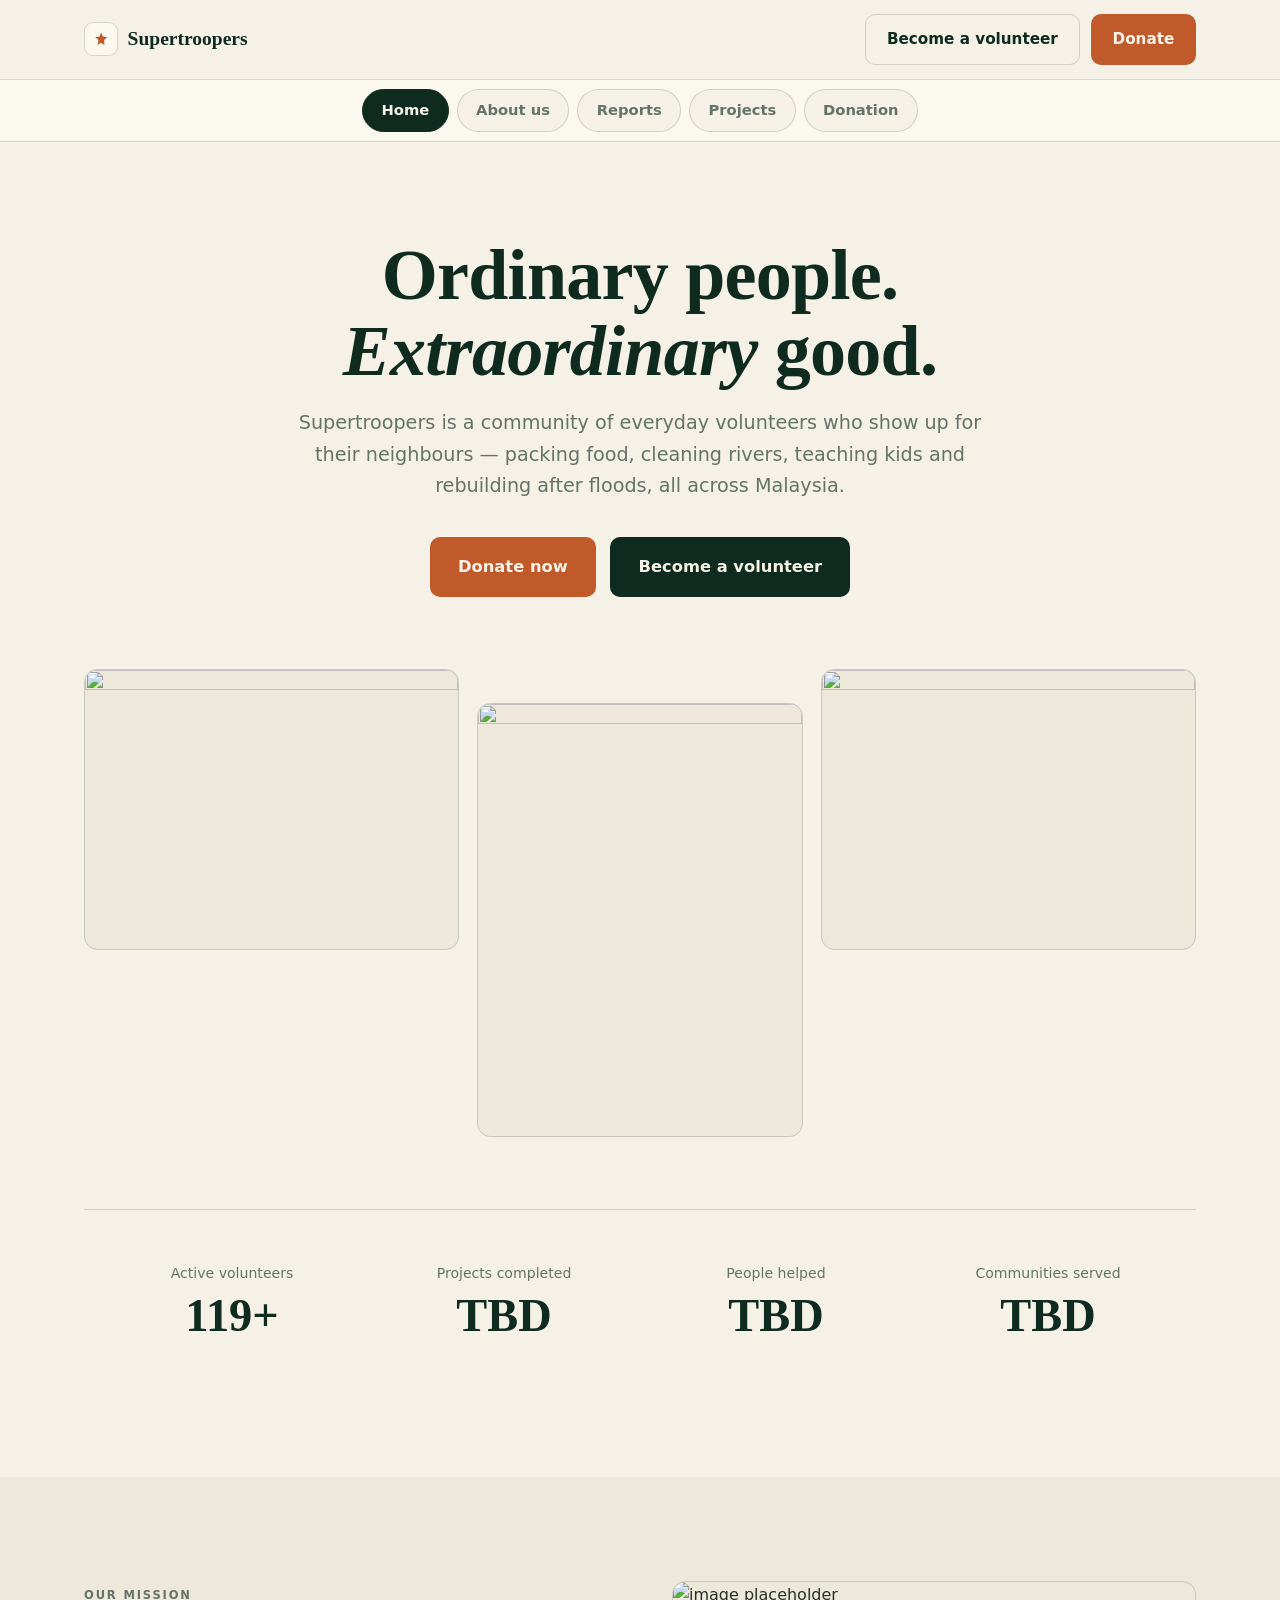
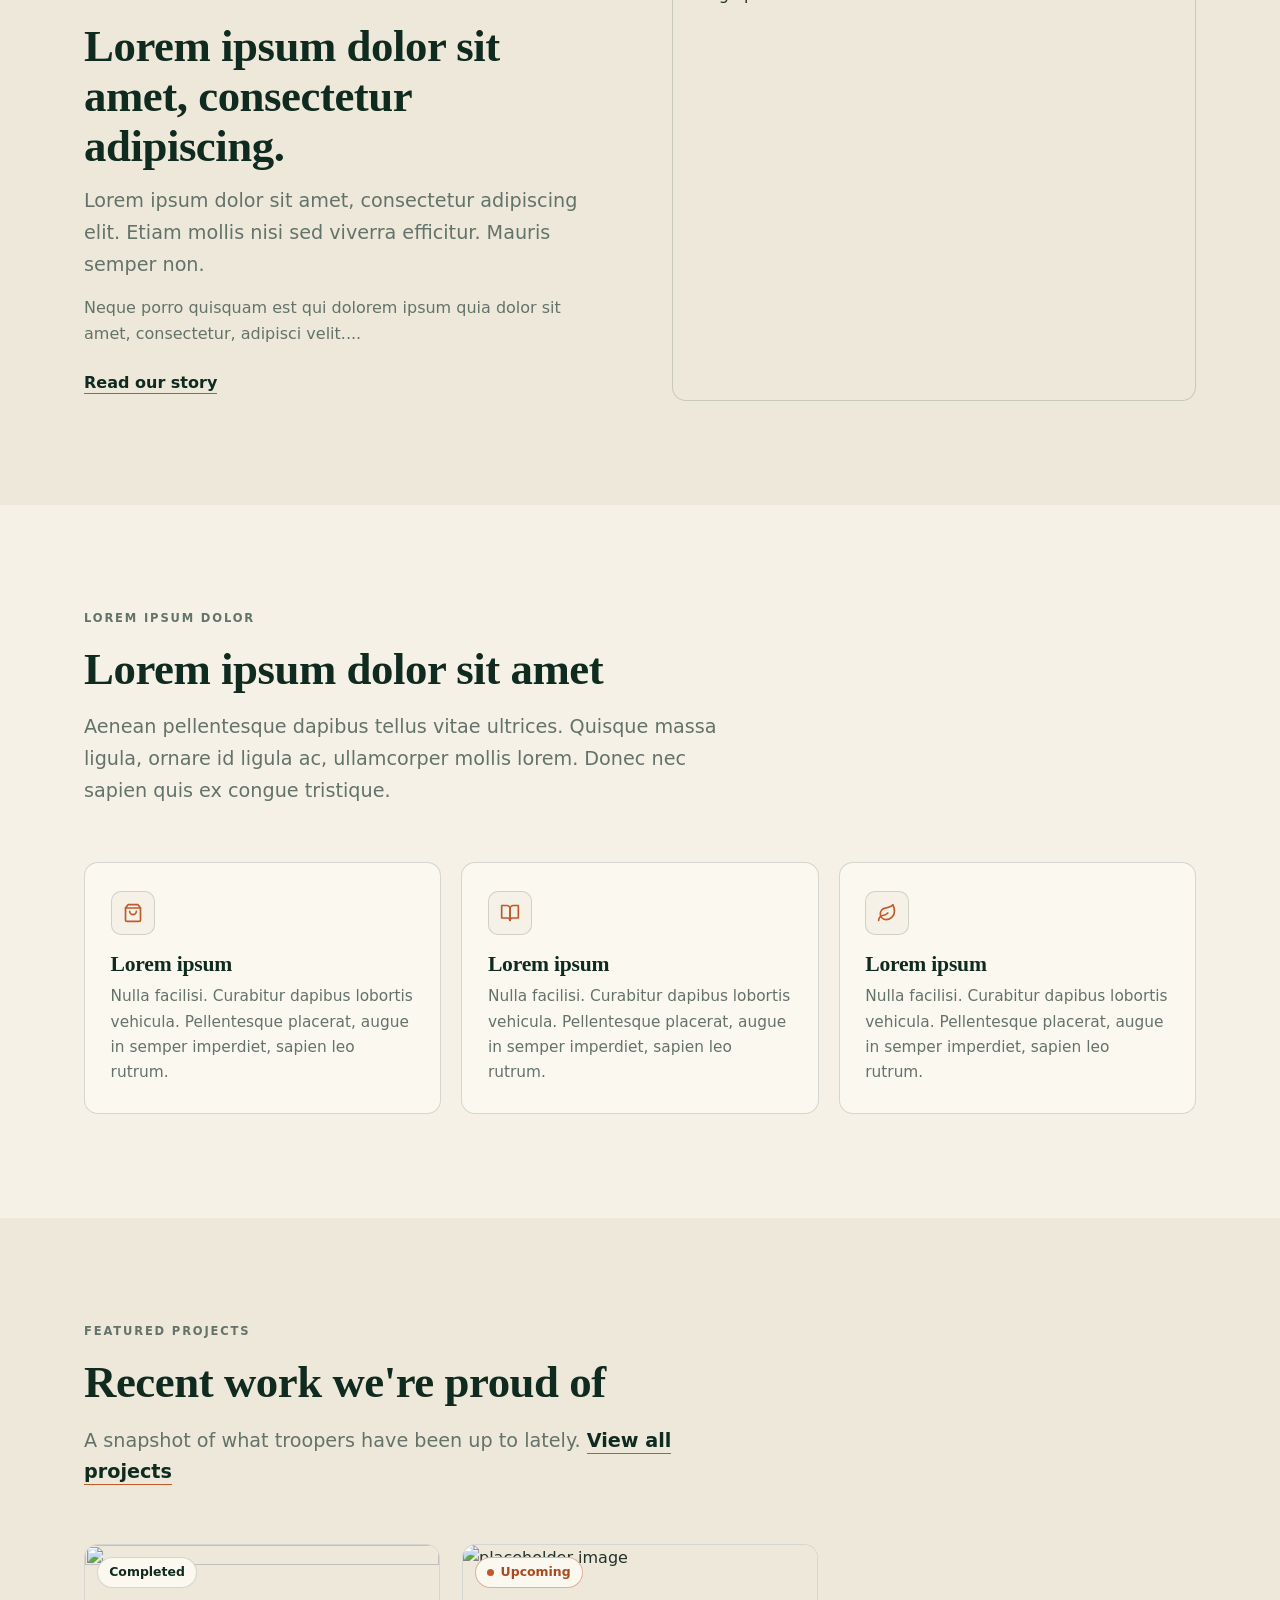
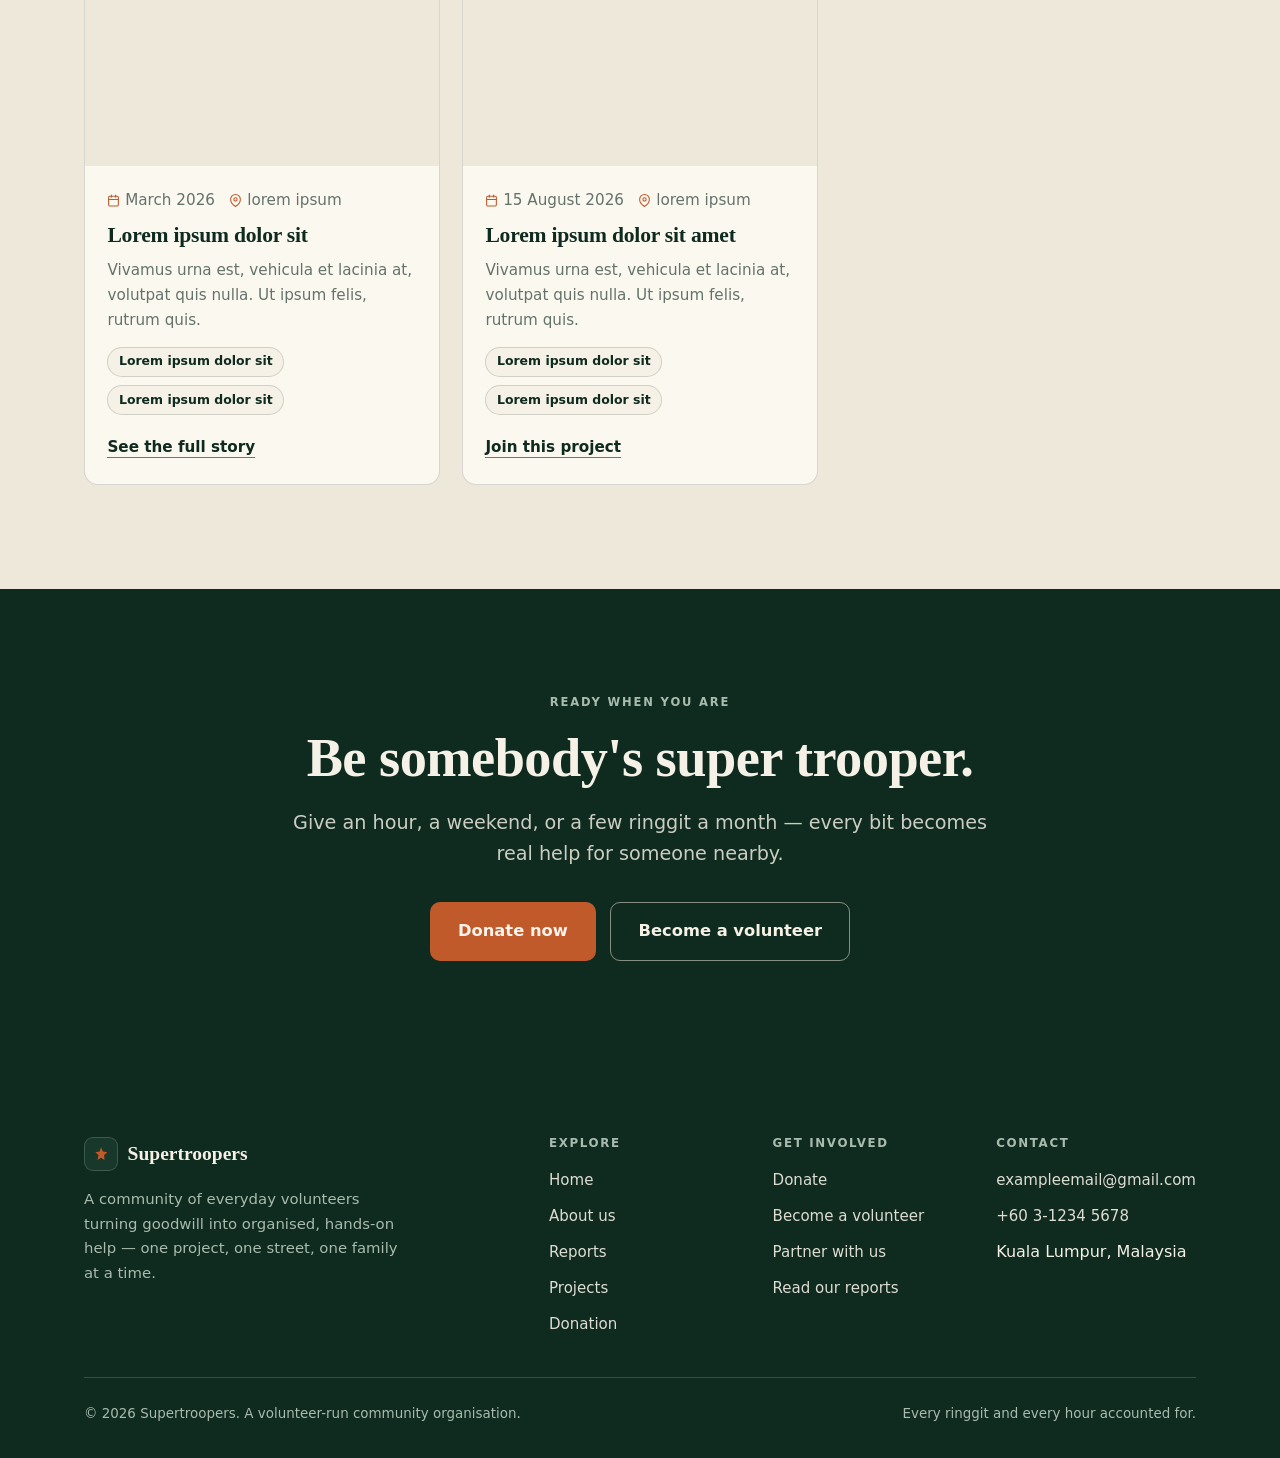
==== commit 8a2f9a40: "Update index.html" ====
--- a/index.html
+++ b/index.html
@@ -149,7 +149,7 @@
           </article>
           <article class="project-card reveal">
             <div class="card-media">
-              <img src="" alt="Hands planting a young seedling in the soil" loading="lazy">
+              <img src="" alt="placeholder image" loading="lazy">
               <span class="chip chip-accent chip-dot">Upcoming</span>
             </div>
             <div class="card-body">
@@ -161,46 +161,6 @@
                 <li>Lorem ipsum dolor sit</li>
               </ul>
               <p class="card-cta"><a class="text-link" href="donate.html">Join this project</a></p>
-            </div>
-          </article>
-        </div>
-      </div>
-    </section>
-
-    <!-- Volunteer voices -->
-    <section class="section">
-      <div class="container">
-        <div class="section-head reveal">
-          <p class="kicker">Volunteer voices</p>
-          <h2>Why troopers keep coming back</h2>
-        </div>
-        <div class="grid-2">
-          <article class="quote-card reveal">
-            <div class="quote-top">
-              <span class="quote-mark" aria-hidden="true">&ldquo;</span>
-              <span class="chip">300+ volunteer hours</span>
-            </div>
-            <blockquote>I joined for one Saturday and stayed for three years. You show up a stranger and leave family.</blockquote>
-            <div class="quote-person">
-              <span class="avatar" aria-hidden="true">NA</span>
-              <div>
-                <strong>Nurul A.</strong>
-                <span>Volunteer since 2023</span>
-              </div>
-            </div>
-          </article>
-          <article class="quote-card reveal">
-            <div class="quote-top">
-              <span class="quote-mark" aria-hidden="true">&ldquo;</span>
-              <span class="chip">Flood relief, 2025</span>
-            </div>
-            <blockquote>When the flood took our kitchen, the troopers were here before the water was even gone.</blockquote>
-            <div class="quote-person">
-              <span class="avatar" aria-hidden="true">MR</span>
-              <div>
-                <strong>Mak Cik Ros</strong>
-                <span>Resident, Kelantan</span>
-              </div>
             </div>
           </article>
         </div>
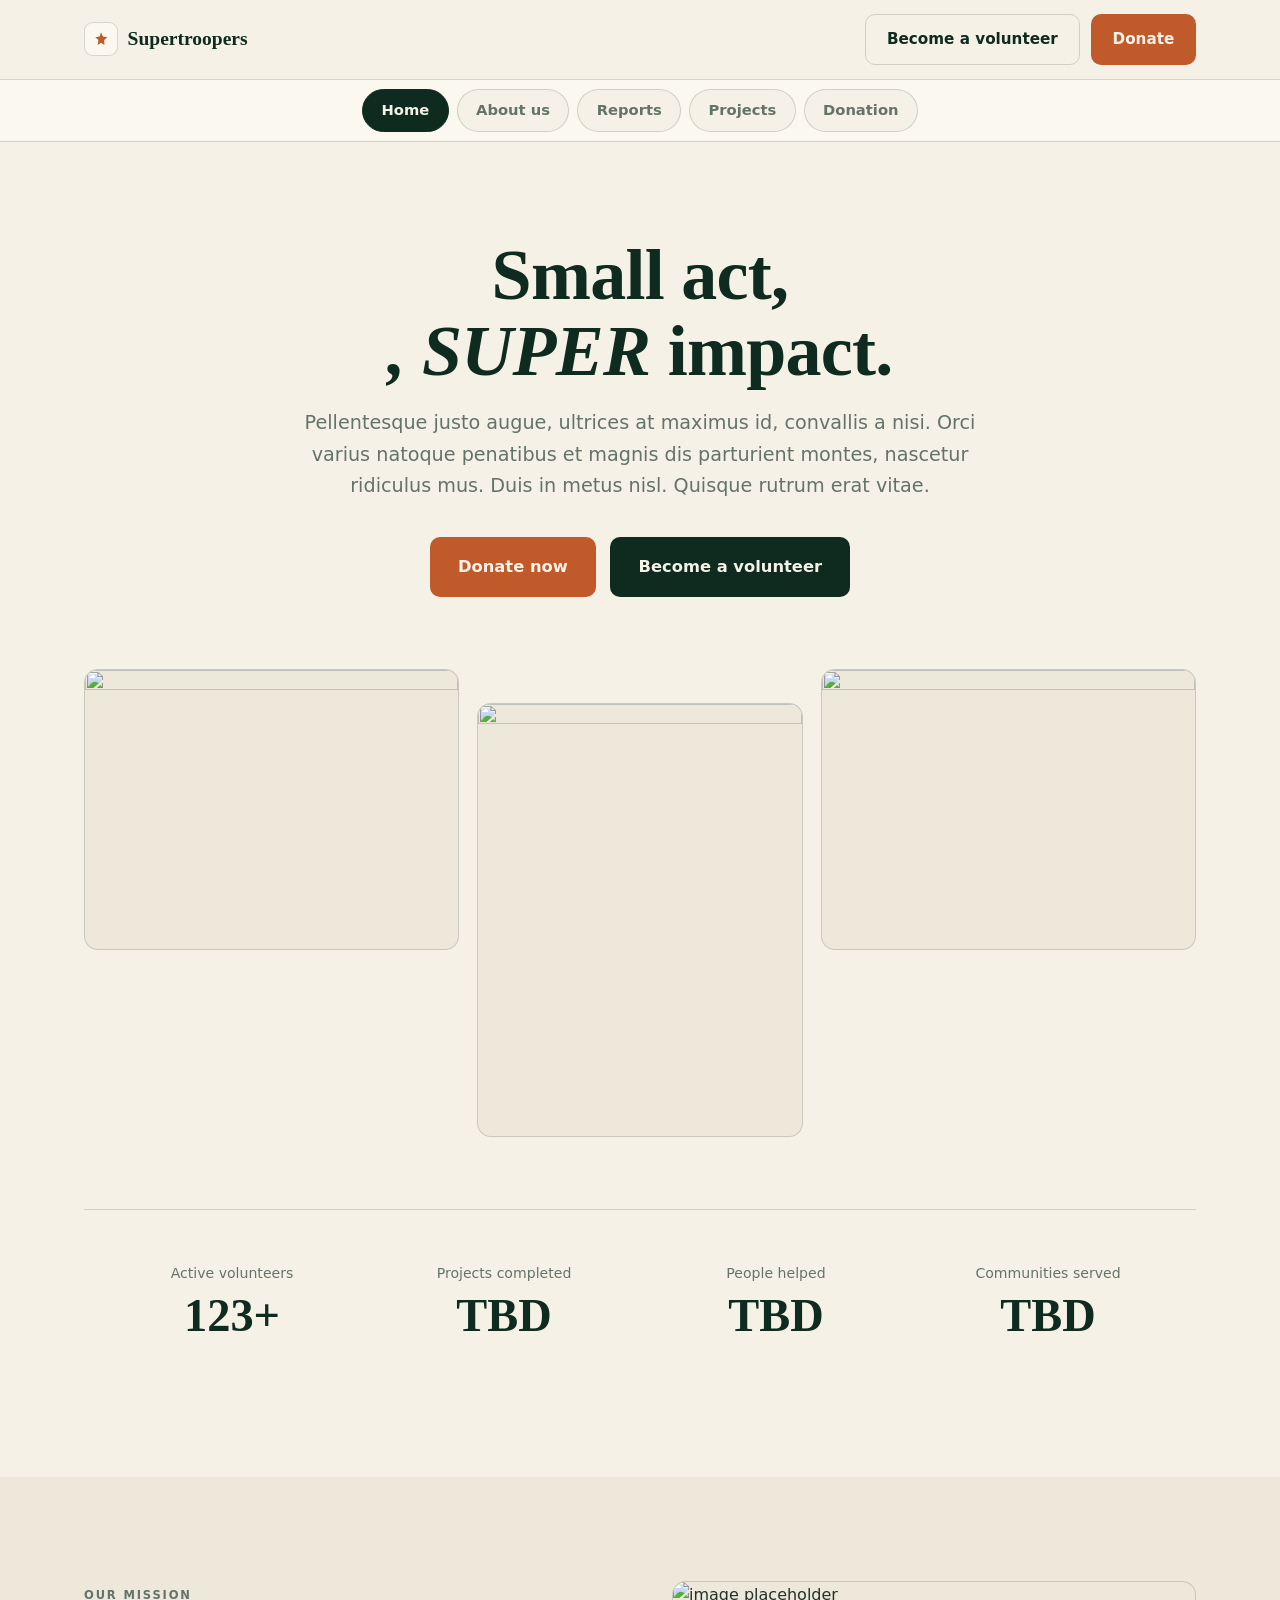
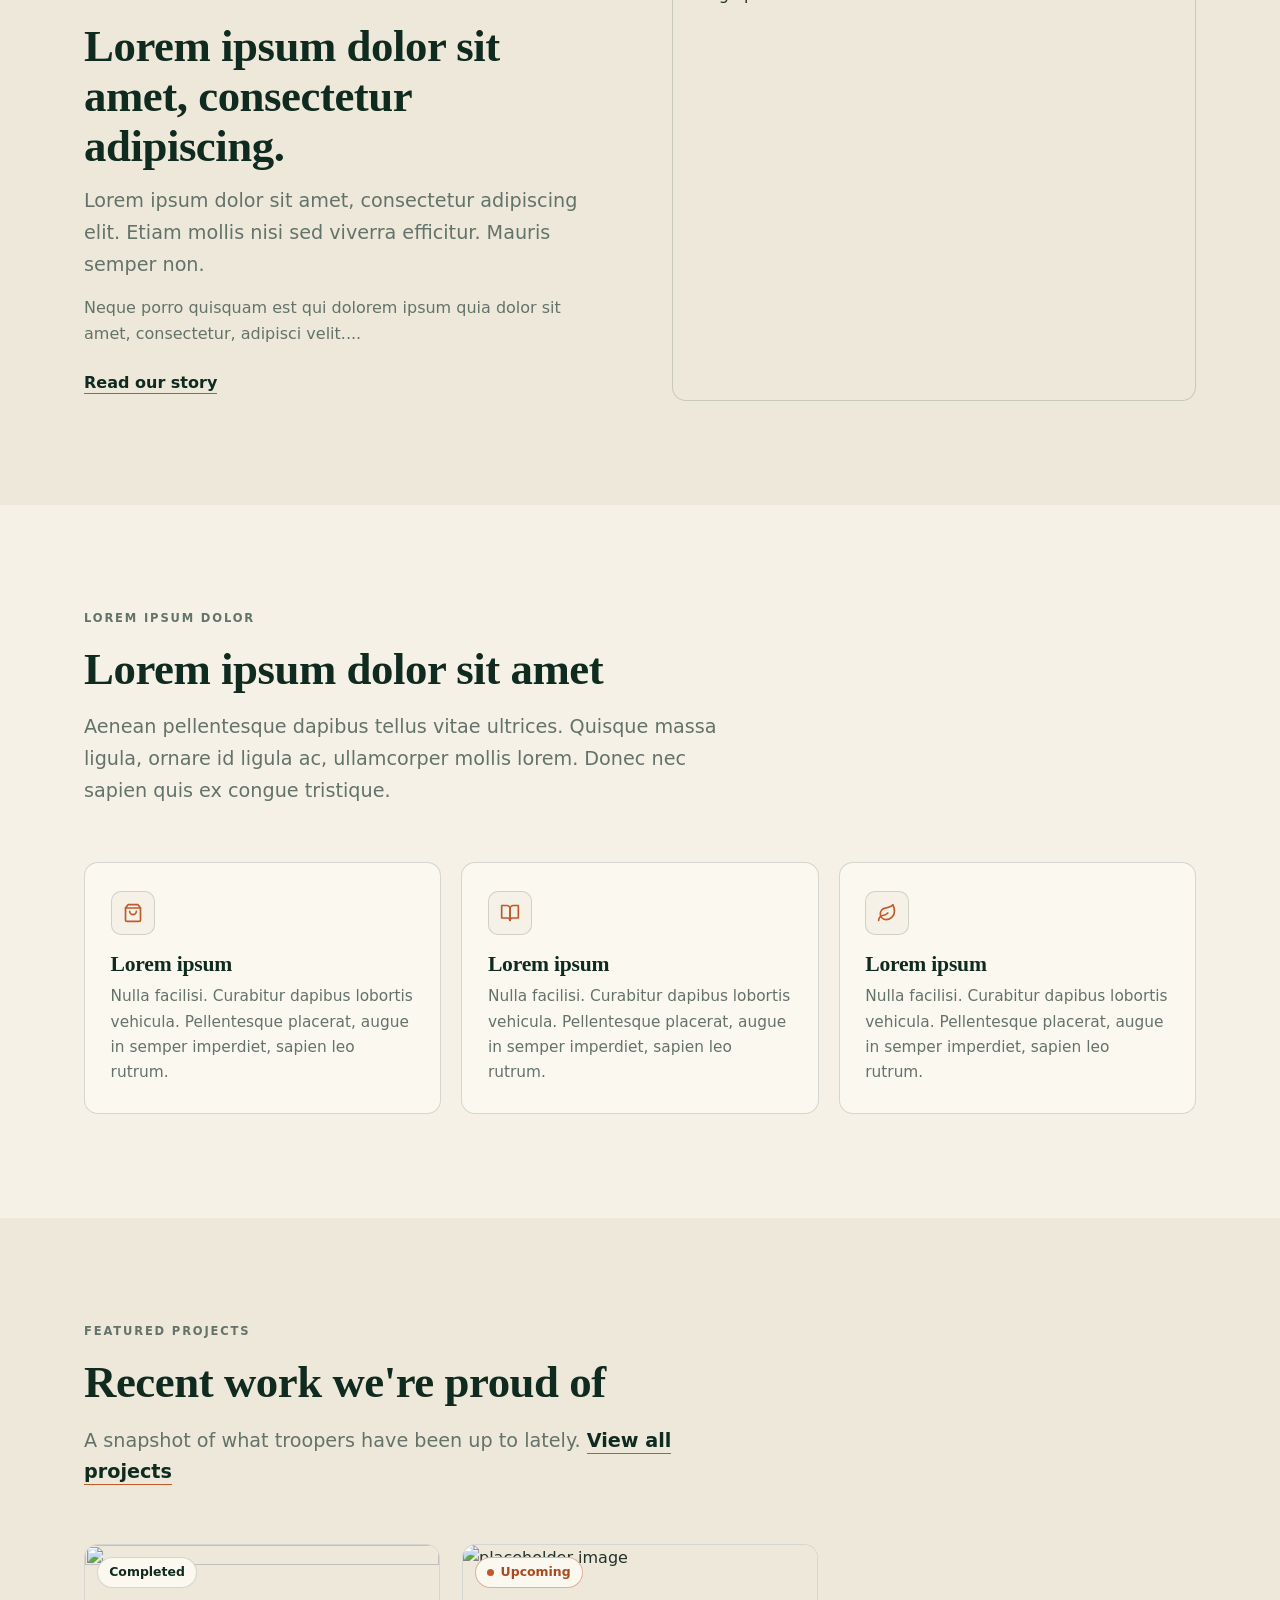
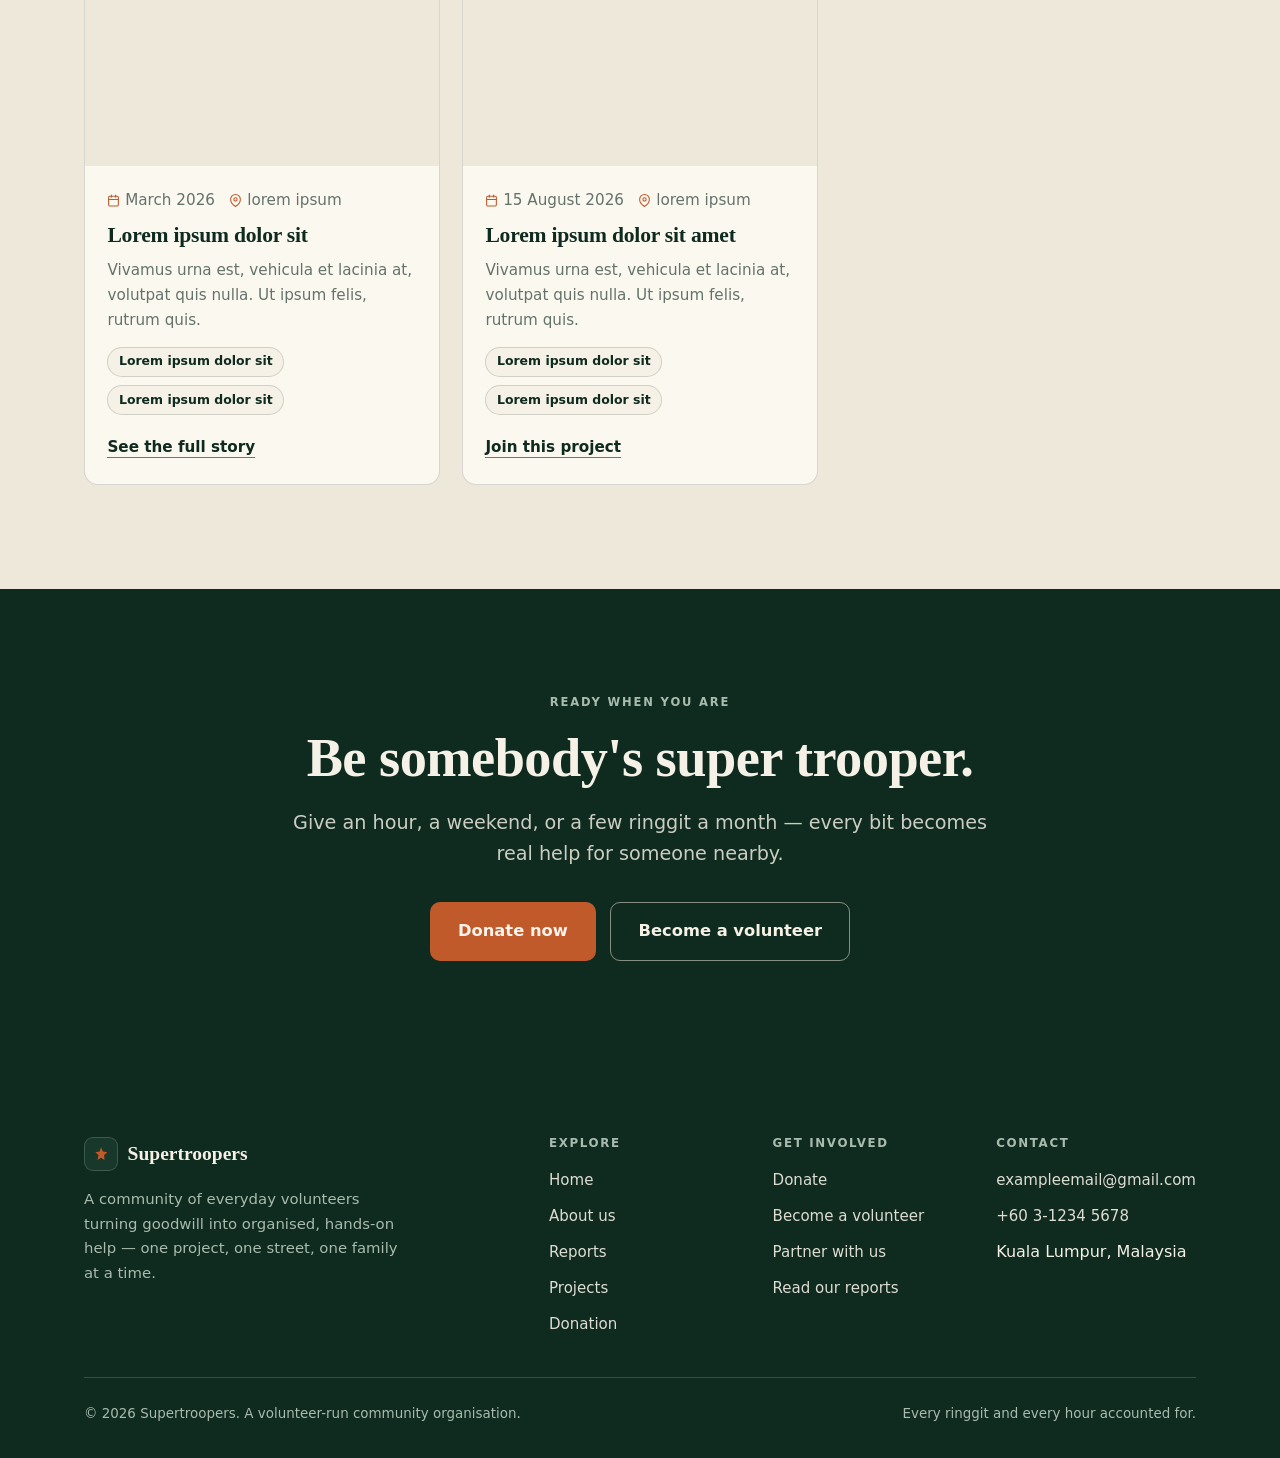
==== commit 3eddac19: "Update hero section text in index.html" ====
--- a/index.html
+++ b/index.html
@@ -44,8 +44,8 @@
     <!-- Hero -->
     <section class="hero section">
       <div class="container hero-inner reveal">
-        <h1>Ordinary people.<br><em>Extraordinary</em> good.</h1>
-        <p class="lead">Supertroopers is a community of everyday volunteers who show up for their neighbours &mdash; packing food, cleaning rivers, teaching kids and rebuilding after floods, all across Malaysia.</p>
+        <h1>Small act,<br><em>, SUPER </em> impact. </h1>
+        <p class="lead">Pellentesque justo augue, ultrices at maximus id, convallis a nisi. Orci varius natoque penatibus et magnis dis parturient montes, nascetur ridiculus mus. Duis in metus nisl. Quisque rutrum erat vitae.</p>
         <div class="hero-actions">
           <a class="btn btn-accent btn-lg" href="donate.html">Donate now</a>
           <a class="btn btn-primary btn-lg" href="donate.html">Become a volunteer</a>
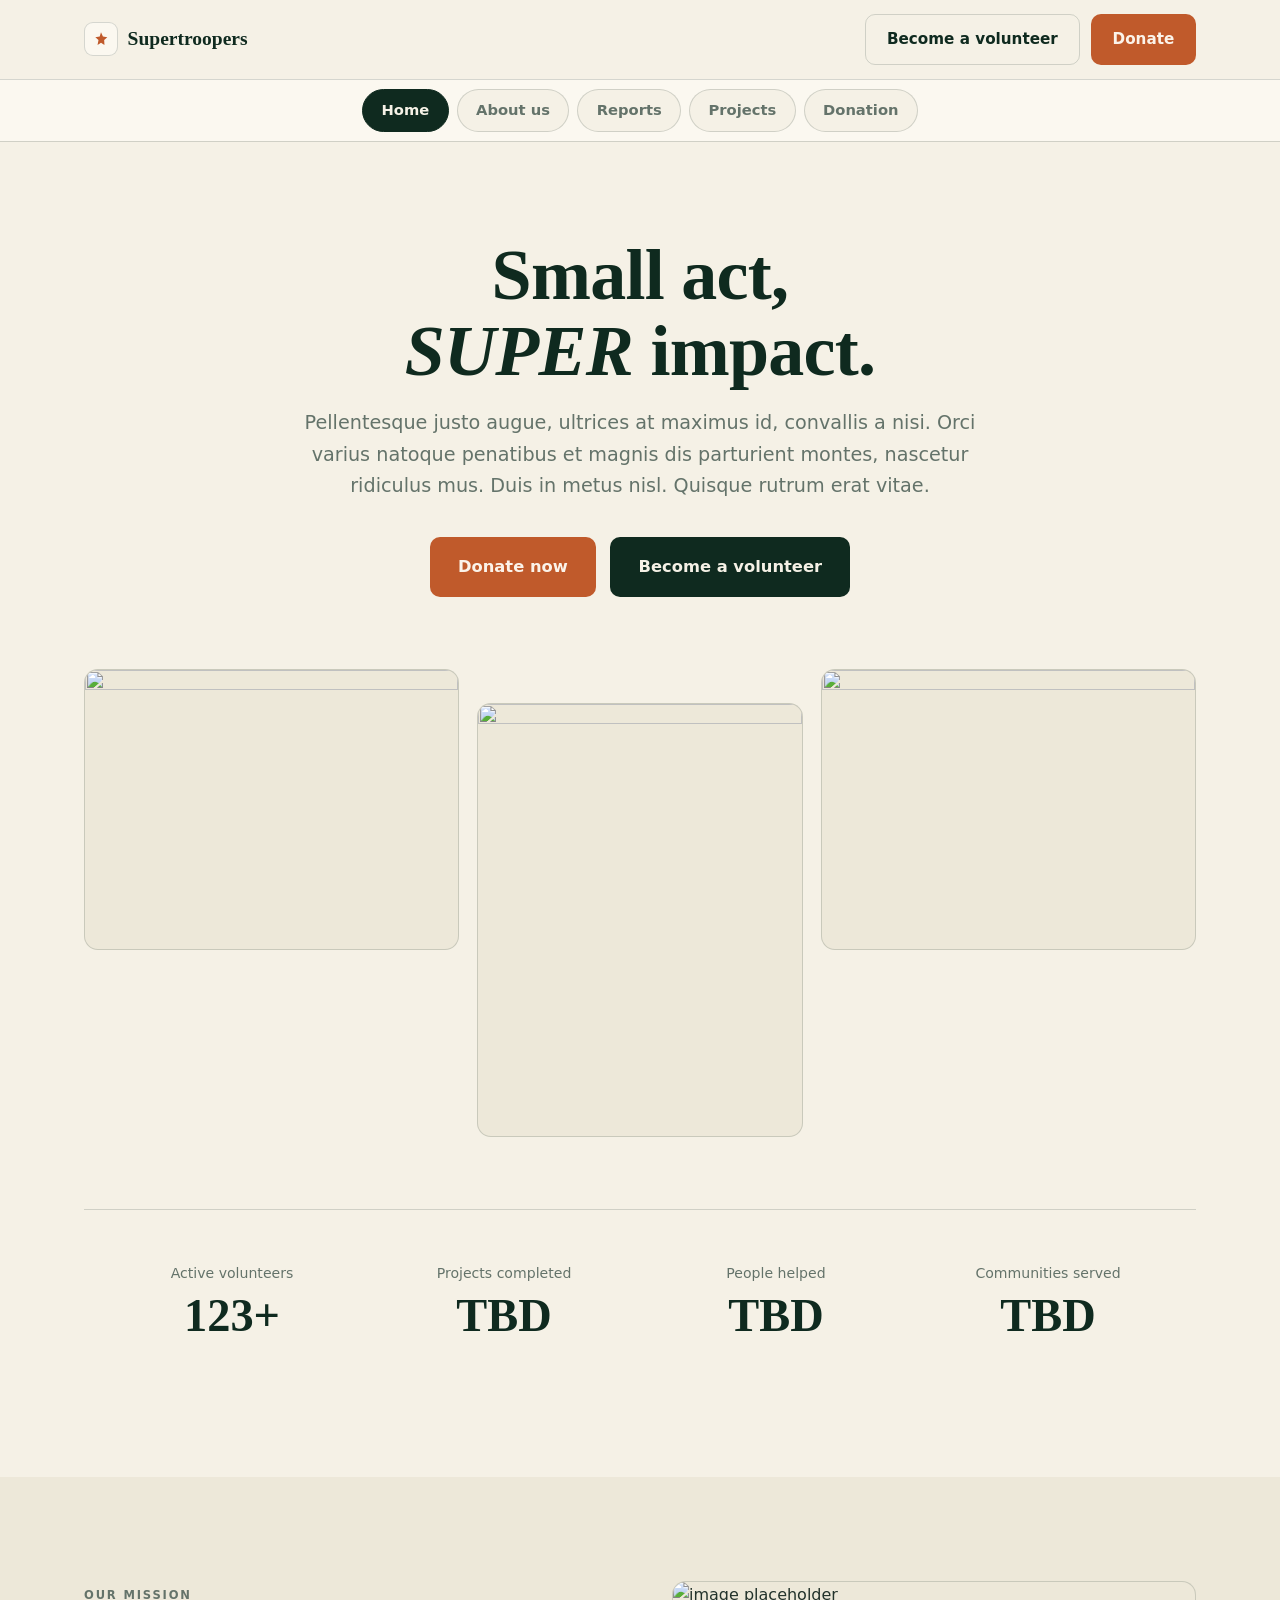
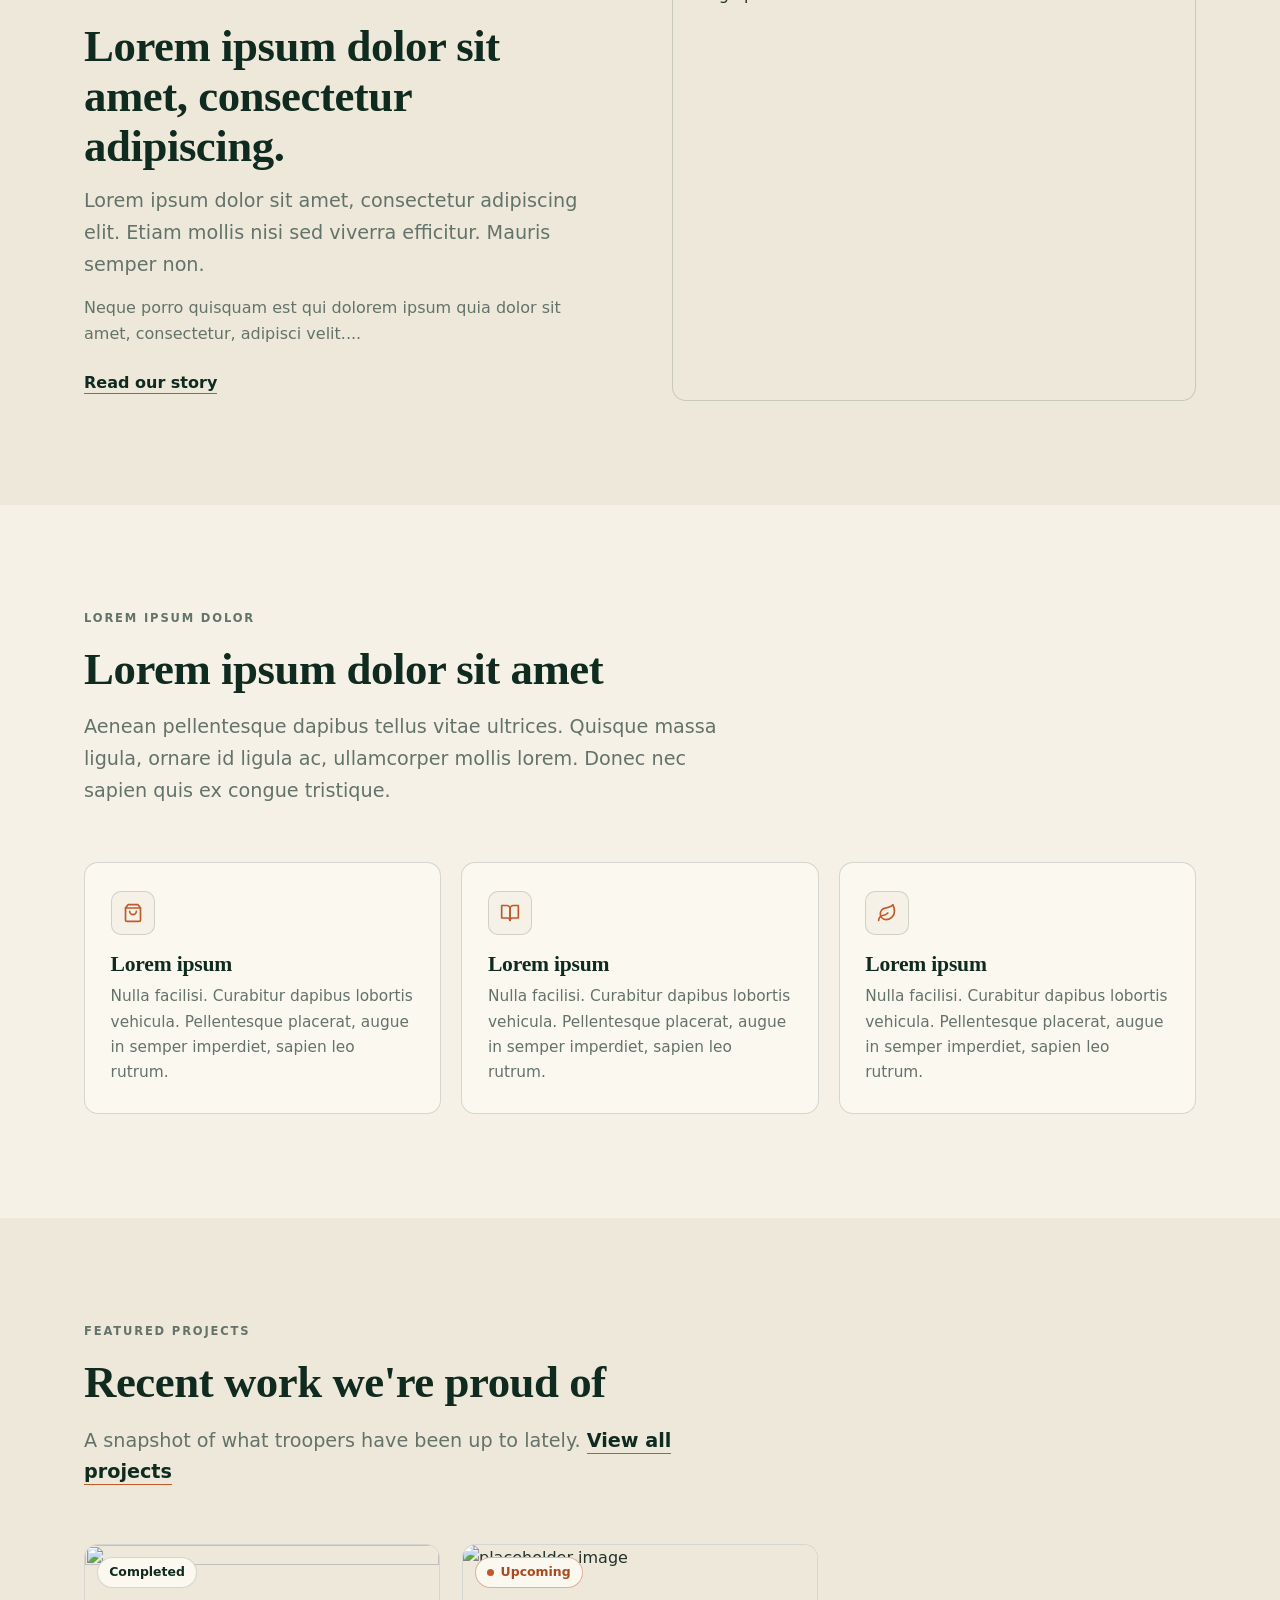
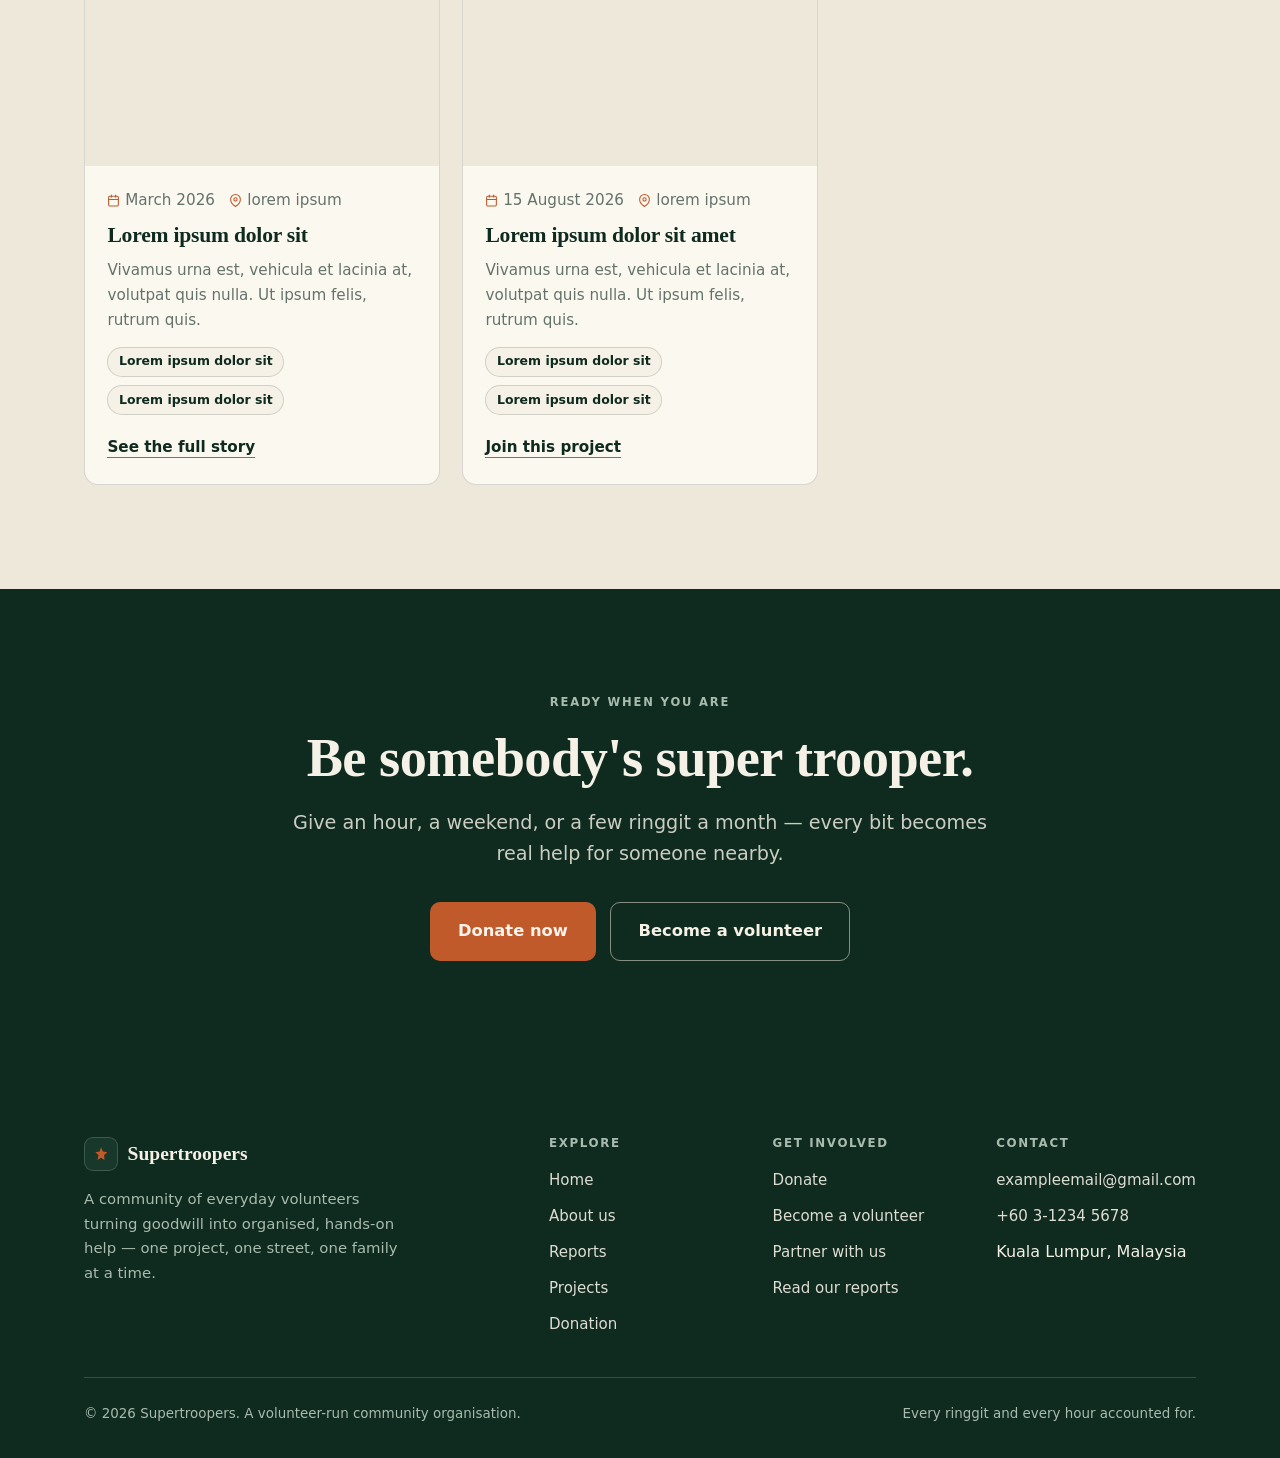
==== commit eb5794bb: "Update index.html" ====
--- a/index.html
+++ b/index.html
@@ -44,7 +44,7 @@
     <!-- Hero -->
     <section class="hero section">
       <div class="container hero-inner reveal">
-        <h1>Small act,<br><em>, SUPER </em> impact. </h1>
+        <h1>Small act,<br><em> SUPER </em> impact. </h1>
         <p class="lead">Pellentesque justo augue, ultrices at maximus id, convallis a nisi. Orci varius natoque penatibus et magnis dis parturient montes, nascetur ridiculus mus. Duis in metus nisl. Quisque rutrum erat vitae.</p>
         <div class="hero-actions">
           <a class="btn btn-accent btn-lg" href="donate.html">Donate now</a>
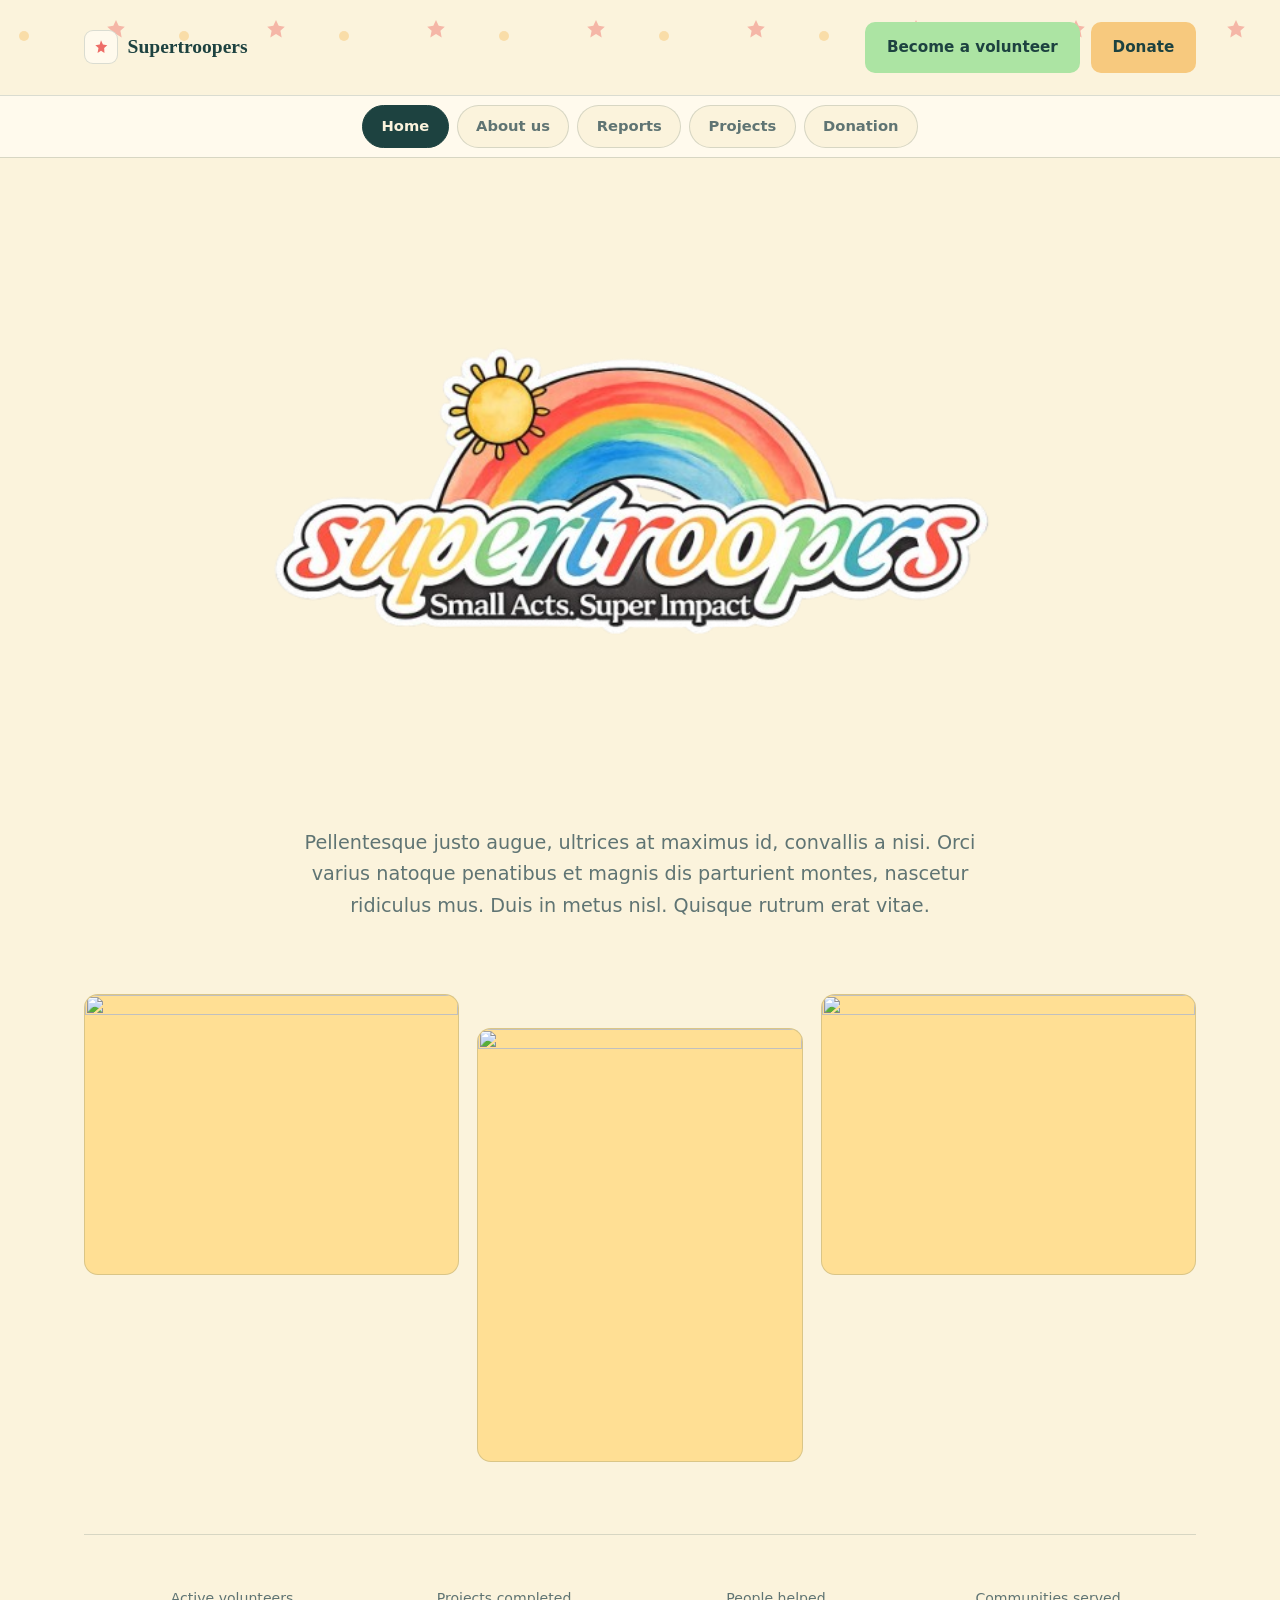
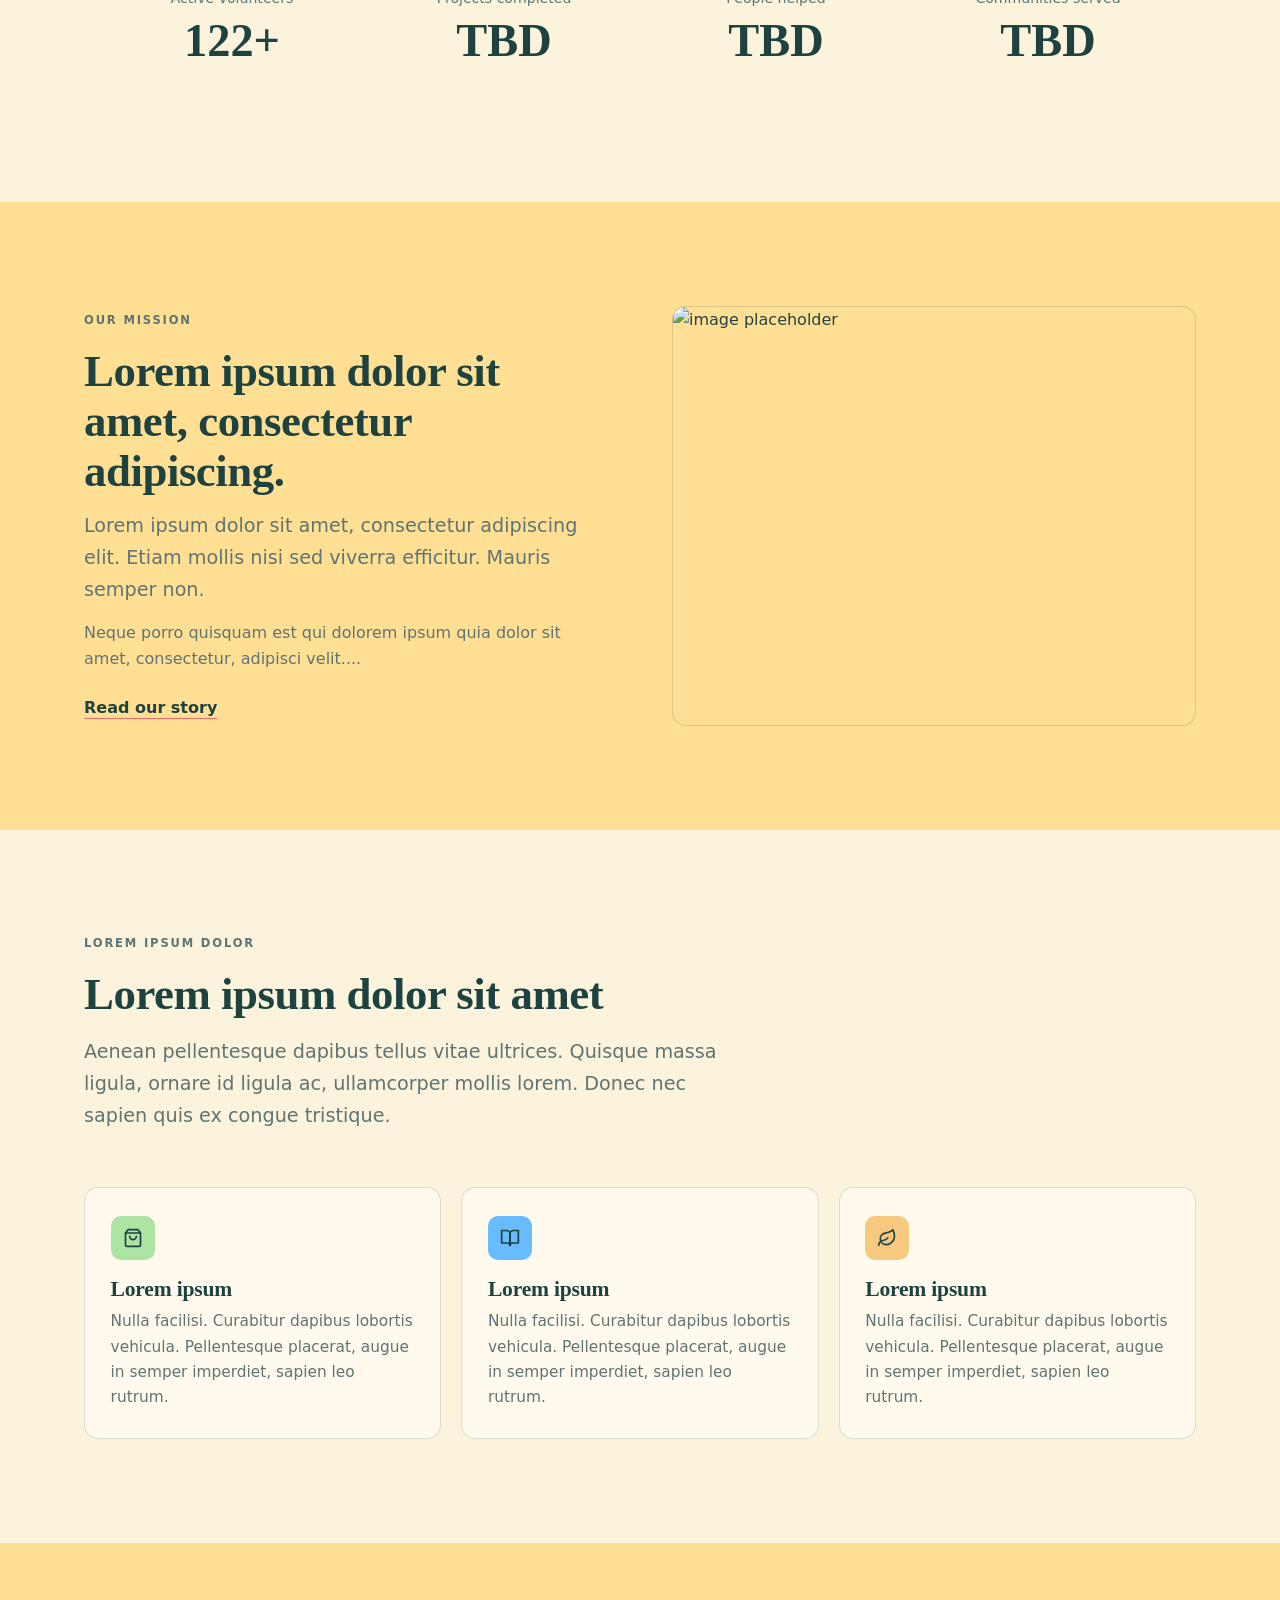
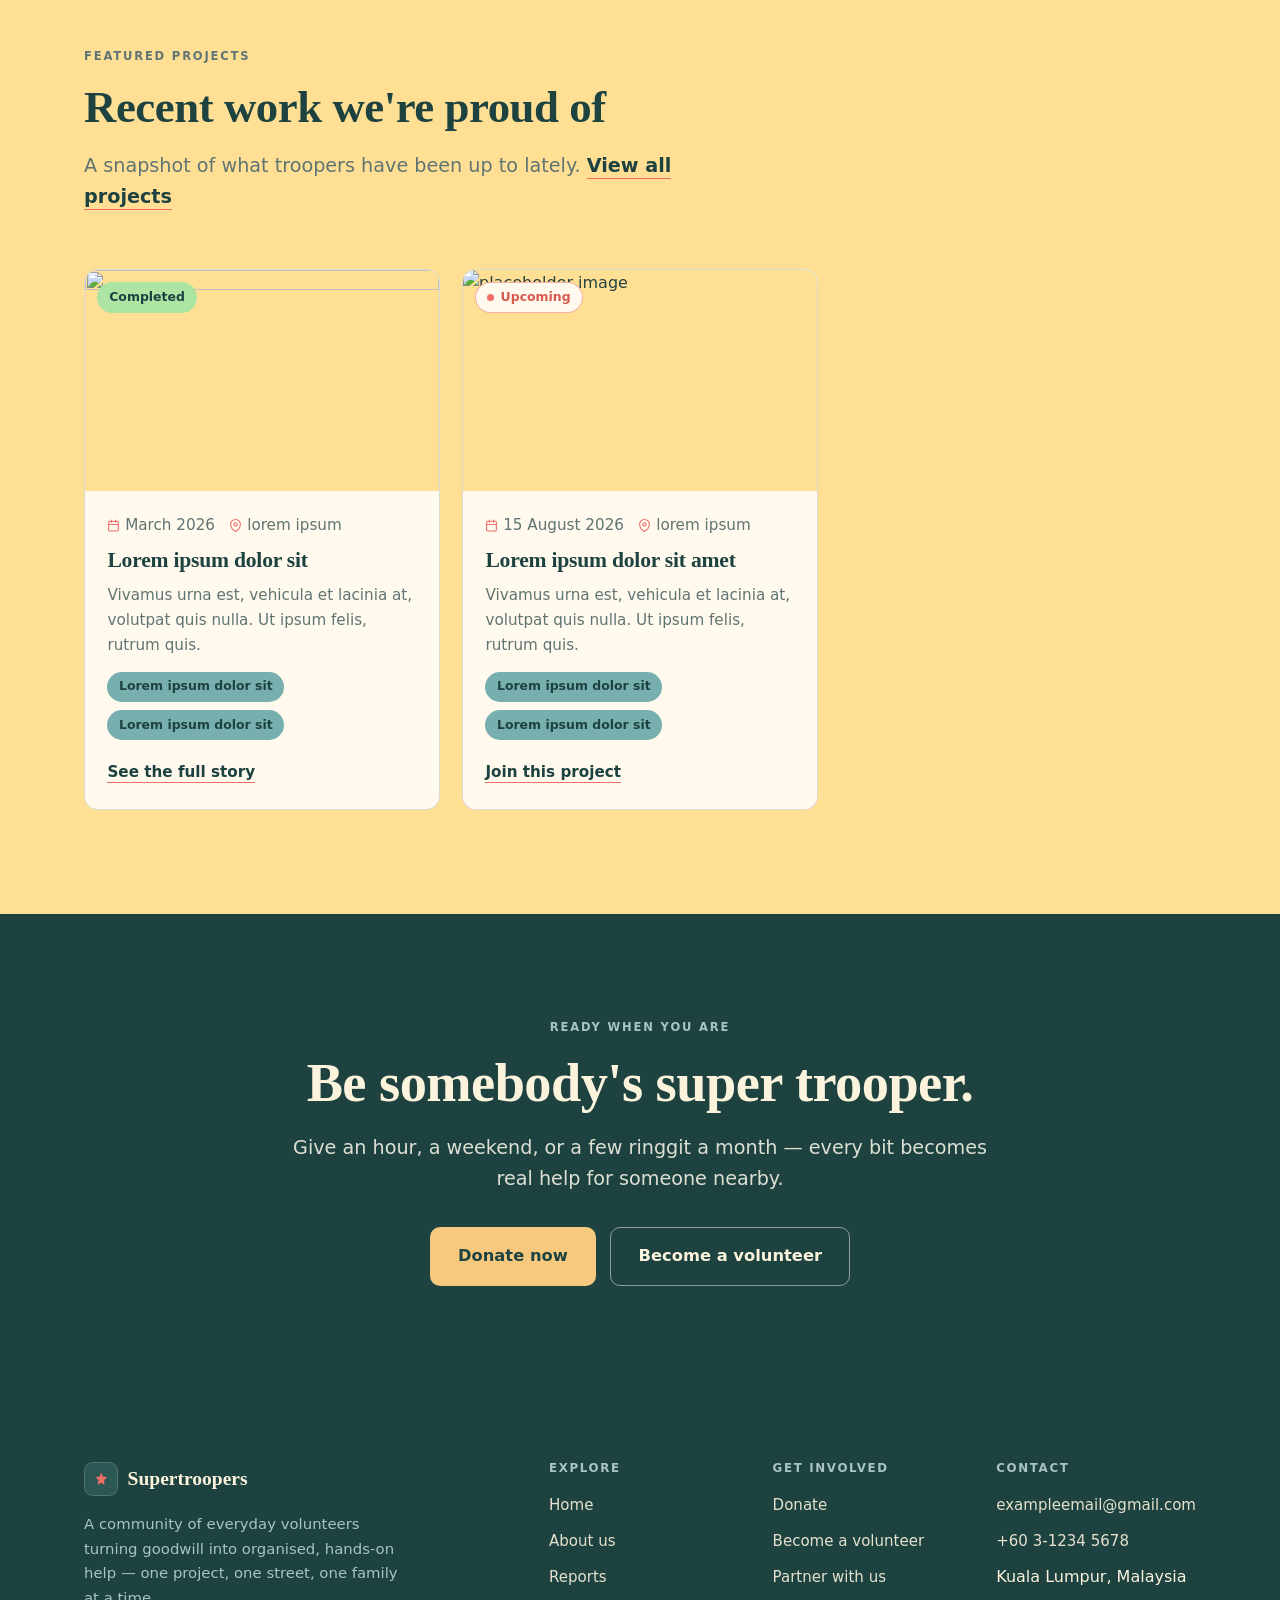
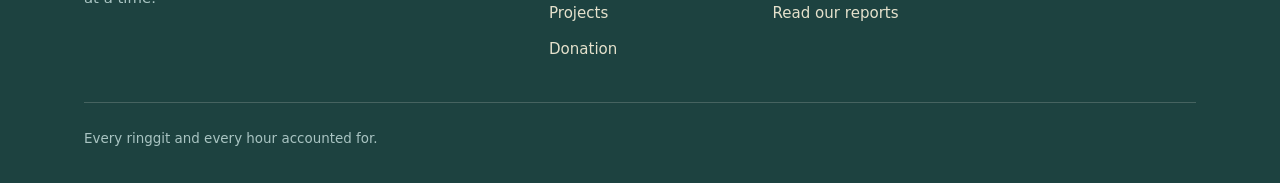
==== commit 08e49c94: "Add files via upload" ====
--- a/index.html
+++ b/index.html
@@ -24,7 +24,7 @@
         <span class="brand-name">Supertroopers</span>
       </a>
       <div class="header-actions">
-        <a class="btn btn-ghost" href="donate.html">Become a volunteer</a>
+        <a class="btn btn-leaf" href="projects.html">Become a volunteer</a>
         <a class="btn btn-accent" href="donate.html">Donate</a>
       </div>
     </div>
@@ -44,12 +44,9 @@
     <!-- Hero -->
     <section class="hero section">
       <div class="container hero-inner reveal">
-        <h1>Small act,<br><em> SUPER </em> impact. </h1>
+        <img class="hero-logo" src="images/logo.png" alt="Supertroopers — Small Acts. Super Impact." onerror='if (!this.dataset.retried) { this.dataset.retried = "1"; this.src = "images/logo.jpg"; } else { this.style.display = "none"; document.getElementById("heroFallback").hidden = false; }'>
+        <h1 id="heroFallback" hidden>Small Acts. Super Impact.</h1>
         <p class="lead">Pellentesque justo augue, ultrices at maximus id, convallis a nisi. Orci varius natoque penatibus et magnis dis parturient montes, nascetur ridiculus mus. Duis in metus nisl. Quisque rutrum erat vitae.</p>
-        <div class="hero-actions">
-          <a class="btn btn-accent btn-lg" href="donate.html">Donate now</a>
-          <a class="btn btn-primary btn-lg" href="donate.html">Become a volunteer</a>
-        </div>
       </div>
 
       <div class="container hero-photos reveal">
@@ -144,7 +141,7 @@
                 <li>Lorem ipsum dolor sit</li>
                 <li>Lorem ipsum dolor sit</li>
               </ul>
-              <p class="card-cta"><a class="text-link" href="projects.html">See the full story</a></p>
+              <p class="card-cta"><a class="text-link" href="projects/project1.html">See the full story</a></p>
             </div>
           </article>
           <article class="project-card reveal">
@@ -160,7 +157,7 @@
                 <li>Lorem ipsum dolor sit</li>
                 <li>Lorem ipsum dolor sit</li>
               </ul>
-              <p class="card-cta"><a class="text-link" href="donate.html">Join this project</a></p>
+              <p class="card-cta"><a class="text-link" href="projects/project2.html">Join this project</a></p>
             </div>
           </article>
         </div>
@@ -225,7 +222,6 @@
         </div>
       </div>
       <div class="footer-bottom">
-        <p>&copy; <span id="year">2026</span> Supertroopers. A volunteer-run community organisation.</p>
         <p>Every ringgit and every hour accounted for.</p>
       </div>
     </div>
--- a/css/styles.css
+++ b/css/styles.css
@@ -6,19 +6,26 @@
    ============================================================ */
 
 :root {
-  /* Colors */
-  --paper: #F5F1E6;
-  --paper-2: #EDE8D9;
-  --card: #FBF8F0;
-  --ink: #0F2A1F;
-  --ink-2: #17382A;
-  --text: #22322B;
-  --muted: #64736A;
-  --muted-2: #A9BBAE;
-  --accent: #C05A2B;
-  --accent-2: #A84A20;
-  --line: rgba(15, 42, 31, 0.16);
-  --line-dark: rgba(245, 241, 230, 0.18);
+  /* Colors — derived from the official Supertroopers palette:
+     #f7c97e (orange) #ffdf94 (cream) #ace4a3 (green) #77afae (teal)
+     #68bbfd (blue) #ee6d67 (coral) */
+  --paper: #FBF3DC;
+  --paper-2: #FFDF94;
+  --card: #FFFAED;
+  --ink: #1D4240;
+  --ink-2: #2B5754;
+  --text: #26413F;
+  --muted: #5F7473;
+  --muted-2: #A9C4C2;
+  --accent: #EE6D67;
+  --accent-2: #D95850;
+  --sun: #F7C97E;
+  --sun-2: #EFB65C;
+  --leaf: #ACE4A3;
+  --sky: #68BBFD;
+  --teal: #77AFAE;
+  --line: rgba(29, 66, 64, 0.16);
+  --line-dark: rgba(255, 250, 237, 0.18);
 
   /* Type */
   --font-display: "Playfair Display", Georgia, "Times New Roman", serif;
@@ -109,7 +116,7 @@
 
 .section-accent {
   background: var(--accent);
-  color: #FBF3EA;
+  color: #FFFAED;
 }
 
 .section-head {
@@ -151,7 +158,7 @@
 }
 
 .section-accent .kicker {
-  color: rgba(251, 243, 234, 0.75);
+  color: rgba(255, 250, 237, 0.75);
 }
 
 h1, .h1,
@@ -191,7 +198,7 @@
 
 .section-ink .lead,
 .section-accent .lead {
-  color: rgba(245, 241, 230, 0.82);
+  color: rgba(255, 250, 237, 0.85);
 }
 
 em {
@@ -245,22 +252,21 @@
 }
 
 .btn-accent {
-  background: var(--accent);
-  color: #FBF3EA;
+  background: var(--sun);
+  color: var(--ink);
 }
 
 .btn-accent:hover {
-  background: var(--accent-2);
-}
-
-.btn-ghost {
-  border-color: var(--line);
-  color: var(--ink);
-  background: transparent;
-}
-
-.btn-ghost:hover {
-  border-color: var(--ink);
+  background: var(--sun-2);
+}
+
+.btn-leaf {
+  background: var(--leaf);
+  color: var(--ink);
+}
+
+.btn-leaf:hover {
+  background: #98D68E;
 }
 
 .btn-light {
@@ -273,7 +279,7 @@
 }
 
 .btn-ghost-light {
-  border-color: rgba(251, 243, 234, 0.5);
+  border-color: rgba(255, 250, 237, 0.5);
   color: inherit;
 }
 
@@ -296,7 +302,7 @@
 
 .chip-accent {
   color: var(--accent-2);
-  border-color: rgba(192, 90, 43, 0.45);
+  border-color: rgba(238, 109, 103, 0.5);
 }
 
 .chip-dot::before {
@@ -557,7 +563,7 @@
 
 .bento-card:hover {
   transform: translateY(-3px);
-  border-color: rgba(15, 42, 31, 0.35);
+  border-color: rgba(29, 66, 64, 0.35);
 }
 
 .bento-icon {
@@ -602,7 +608,7 @@
 
 .project-card:hover {
   transform: translateY(-3px);
-  border-color: rgba(15, 42, 31, 0.35);
+  border-color: rgba(29, 66, 64, 0.35);
 }
 
 .project-card.hidden {
@@ -851,7 +857,7 @@
   left: 50%;
   transform: translateX(-50%);
   background: var(--accent);
-  color: #FBF3EA;
+  color: #FFFAED;
   font-size: 0.74rem;
   font-weight: 700;
   letter-spacing: 0.06em;
@@ -1259,7 +1265,7 @@
 
 .article-card:hover {
   transform: translateY(-3px);
-  border-color: rgba(15, 42, 31, 0.35);
+  border-color: rgba(29, 66, 64, 0.35);
 }
 
 .article-card .card-meta {
@@ -1447,7 +1453,7 @@
 }
 
 @media (max-width: 900px) {
-  .header-actions .btn-ghost {
+  .header-actions .btn-leaf {
     display: none;
   }
 
@@ -1560,3 +1566,157 @@
   border-style: solid;
   border-width: 1px;
 }
+
+/* ---------- Official palette touches ---------- */
+
+.card-media .chip {
+  background: var(--leaf);
+  border-color: transparent;
+}
+
+.card-media .chip-accent {
+  background: var(--card);
+  border-color: rgba(238, 109, 103, 0.5);
+}
+
+/* Hakimi's team card sits centered below the top row */
+.team-card-center {
+  grid-column: 2 / 4;
+  justify-self: center;
+  width: calc(50% - 10px);
+}
+
+@media (max-width: 980px) {
+  .team-card-center {
+    grid-column: 1 / -1;
+    width: calc(50% - 10px);
+  }
+}
+
+/* ---------- Full-palette usage (all six official colors) ---------- */
+
+/* "What we do" icon tiles: green / blue / orange */
+.bento-card .bento-icon {
+  color: var(--ink);
+  border-color: transparent;
+}
+
+.bento-card:nth-child(1) .bento-icon {
+  background: var(--leaf);
+}
+
+.bento-card:nth-child(2) .bento-icon {
+  background: var(--sky);
+}
+
+.bento-card:nth-child(3) .bento-icon {
+  background: var(--sun);
+}
+
+/* Project impact pills: palette teal */
+.impact-list li {
+  background: var(--teal);
+  border-color: transparent;
+  color: var(--ink);
+}
+
+/* Dashed "fill me in" placeholders: palette blue */
+.placeholder-box,
+.team-photo {
+  border-color: var(--sky);
+}
+
+/* Values cards cycle through the palette */
+.grid-3 .value-card:nth-child(1) { border-top-color: var(--accent); }
+.grid-3 .value-card:nth-child(2) { border-top-color: var(--sun); }
+.grid-3 .value-card:nth-child(3) { border-top-color: var(--leaf); }
+.grid-3 .value-card:nth-child(4) { border-top-color: var(--teal); }
+.grid-3 .value-card:nth-child(5) { border-top-color: var(--sky); }
+.grid-3 .value-card:nth-child(6) { border-top-color: var(--accent); }
+
+/* ---------- Whimsy ---------- */
+
+/* Doodle pattern behind the top header strip only. To use a real image
+   instead: put it in images/ and swap the url() below for
+   url("../images/header.png") */
+.site-header {
+  background-color: var(--paper);
+  background-image: url("data:image/svg+xml,%3Csvg xmlns='http://www.w3.org/2000/svg' width='160' height='160'%3E%3Ccircle cx='24' cy='36' r='5' fill='%23f7c97e' opacity='.55'/%3E%3Cpath d='M116 20l2.7 5.8 6.1 1-4.4 4 1.3 6.8-5.7-3.5-5.7 3.5 1.3-6.8-4.4-4 6.1-1z' fill='%23ee6d67' opacity='.45'/%3E%3Ccircle cx='76' cy='104' r='4' fill='%2368bbfd' opacity='.5'/%3E%3Ccircle cx='140' cy='132' r='6' fill='%23ace4a3' opacity='.5'/%3E%3Ccircle cx='36' cy='128' r='3' fill='%2377afae' opacity='.55'/%3E%3C/svg%3E");
+}
+
+.header-inner {
+  padding-top: 1.4rem;
+  padding-bottom: 1.4rem;
+}
+
+.hero-logo {
+  display: block;
+  width: min(860px, 92vw);
+  margin: 0 auto;
+  transition: transform 0.35s cubic-bezier(0.34, 1.56, 0.64, 1);
+}
+
+.hero-logo:hover {
+  transform: scale(1.06) rotate(-2deg);
+}
+
+@keyframes wiggle {
+  0% { transform: rotate(0); }
+  30% { transform: rotate(-12deg); }
+  65% { transform: rotate(9deg); }
+  100% { transform: rotate(0); }
+}
+
+.brand:hover .brand-mark {
+  animation: wiggle 0.6s ease;
+}
+
+.team-card .team-photo {
+  transition: transform 0.3s ease;
+}
+
+.team-card:nth-child(odd) .team-photo {
+  transform: rotate(-2.5deg);
+}
+
+.team-card:nth-child(even) .team-photo {
+  transform: rotate(2.5deg);
+}
+
+.team-card:hover .team-photo {
+  transform: rotate(0);
+}
+
+/* ---------- Project detail pages ---------- */
+
+.detail-photo {
+  width: 100%;
+  max-height: 420px;
+  object-fit: cover;
+  border-radius: var(--radius);
+  border: 1px solid var(--line);
+  margin-bottom: 2rem;
+}
+
+.detail-body {
+  max-width: 680px;
+}
+
+.detail-body h2 {
+  margin-bottom: 0.8rem;
+}
+
+.detail-body p {
+  color: var(--muted);
+  margin-bottom: 1rem;
+}
+
+.detail-body .impact-list {
+  margin: 1rem 0 1.5rem;
+}
+
+@media (prefers-reduced-motion: reduce) {
+  .hero-logo:hover { transform: none; }
+  .brand:hover .brand-mark { animation: none; }
+  .team-card .team-photo { transform: none; transition: none; }
+}
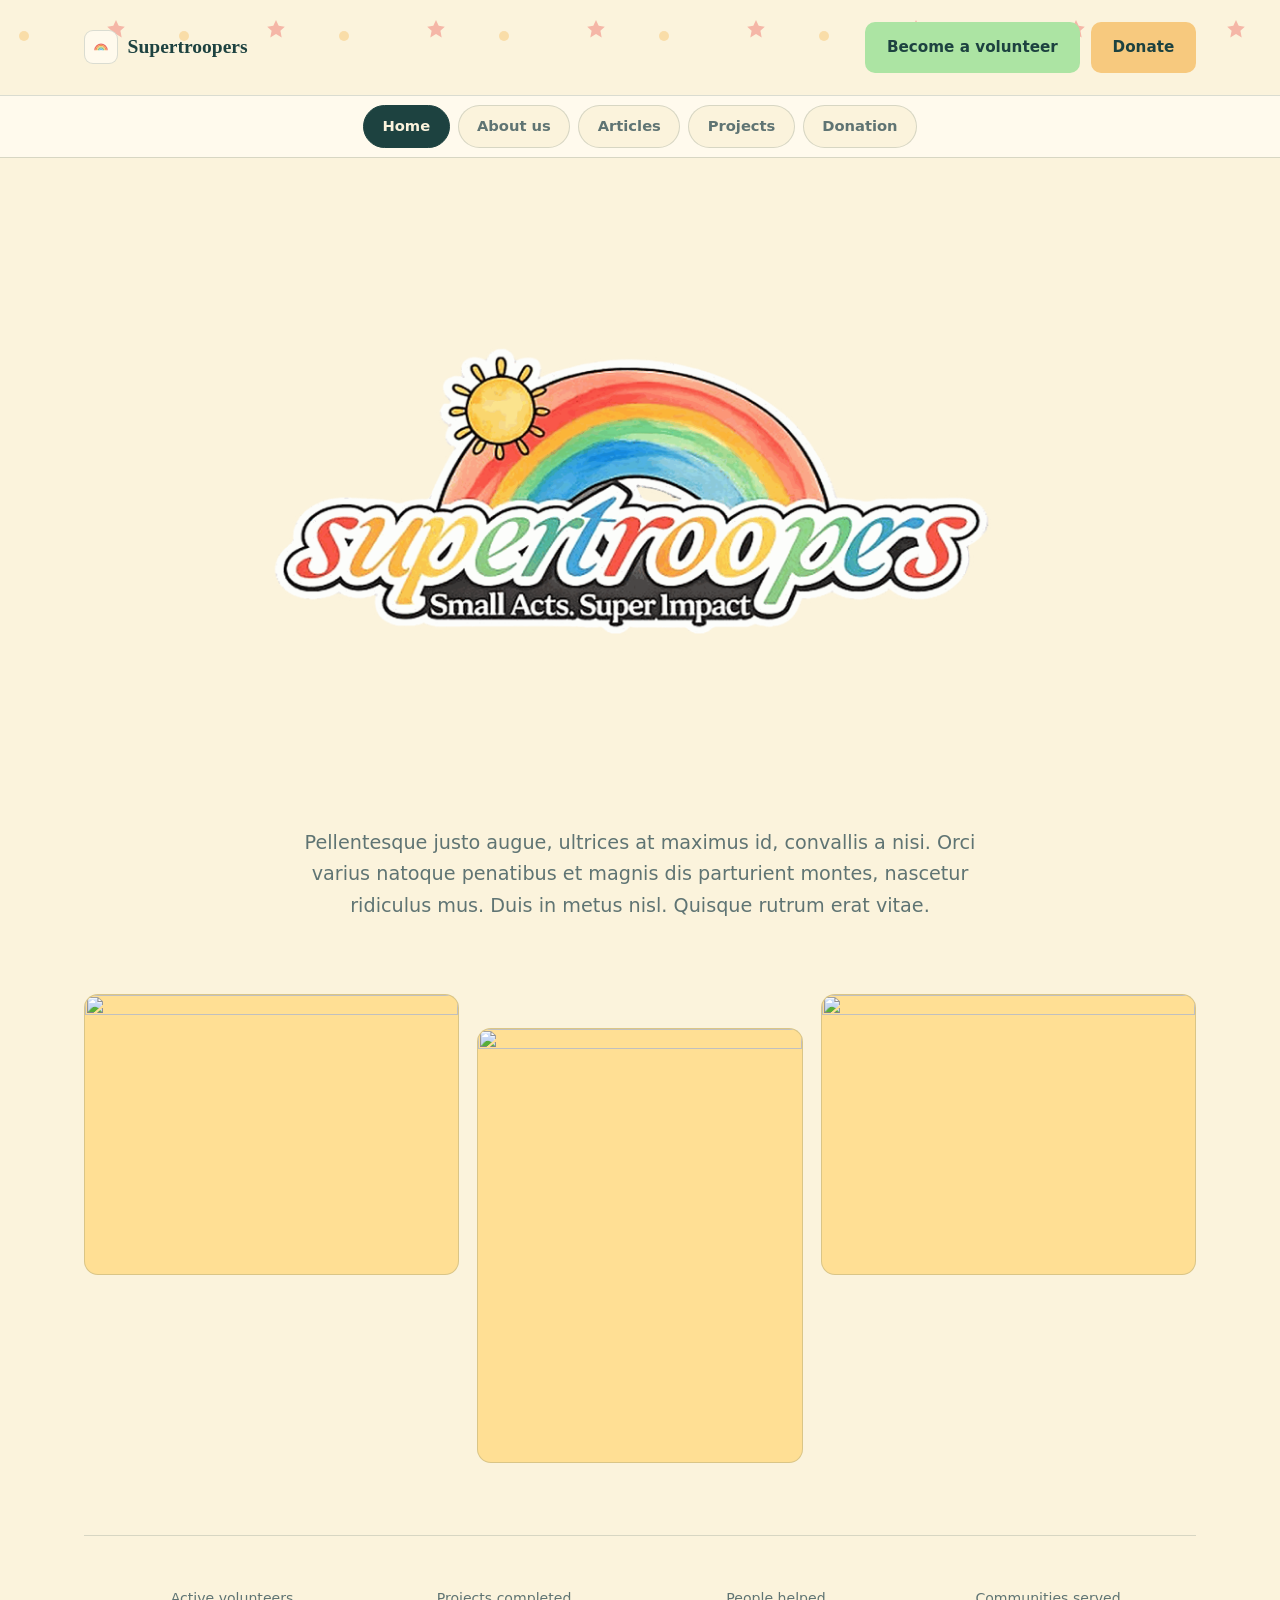
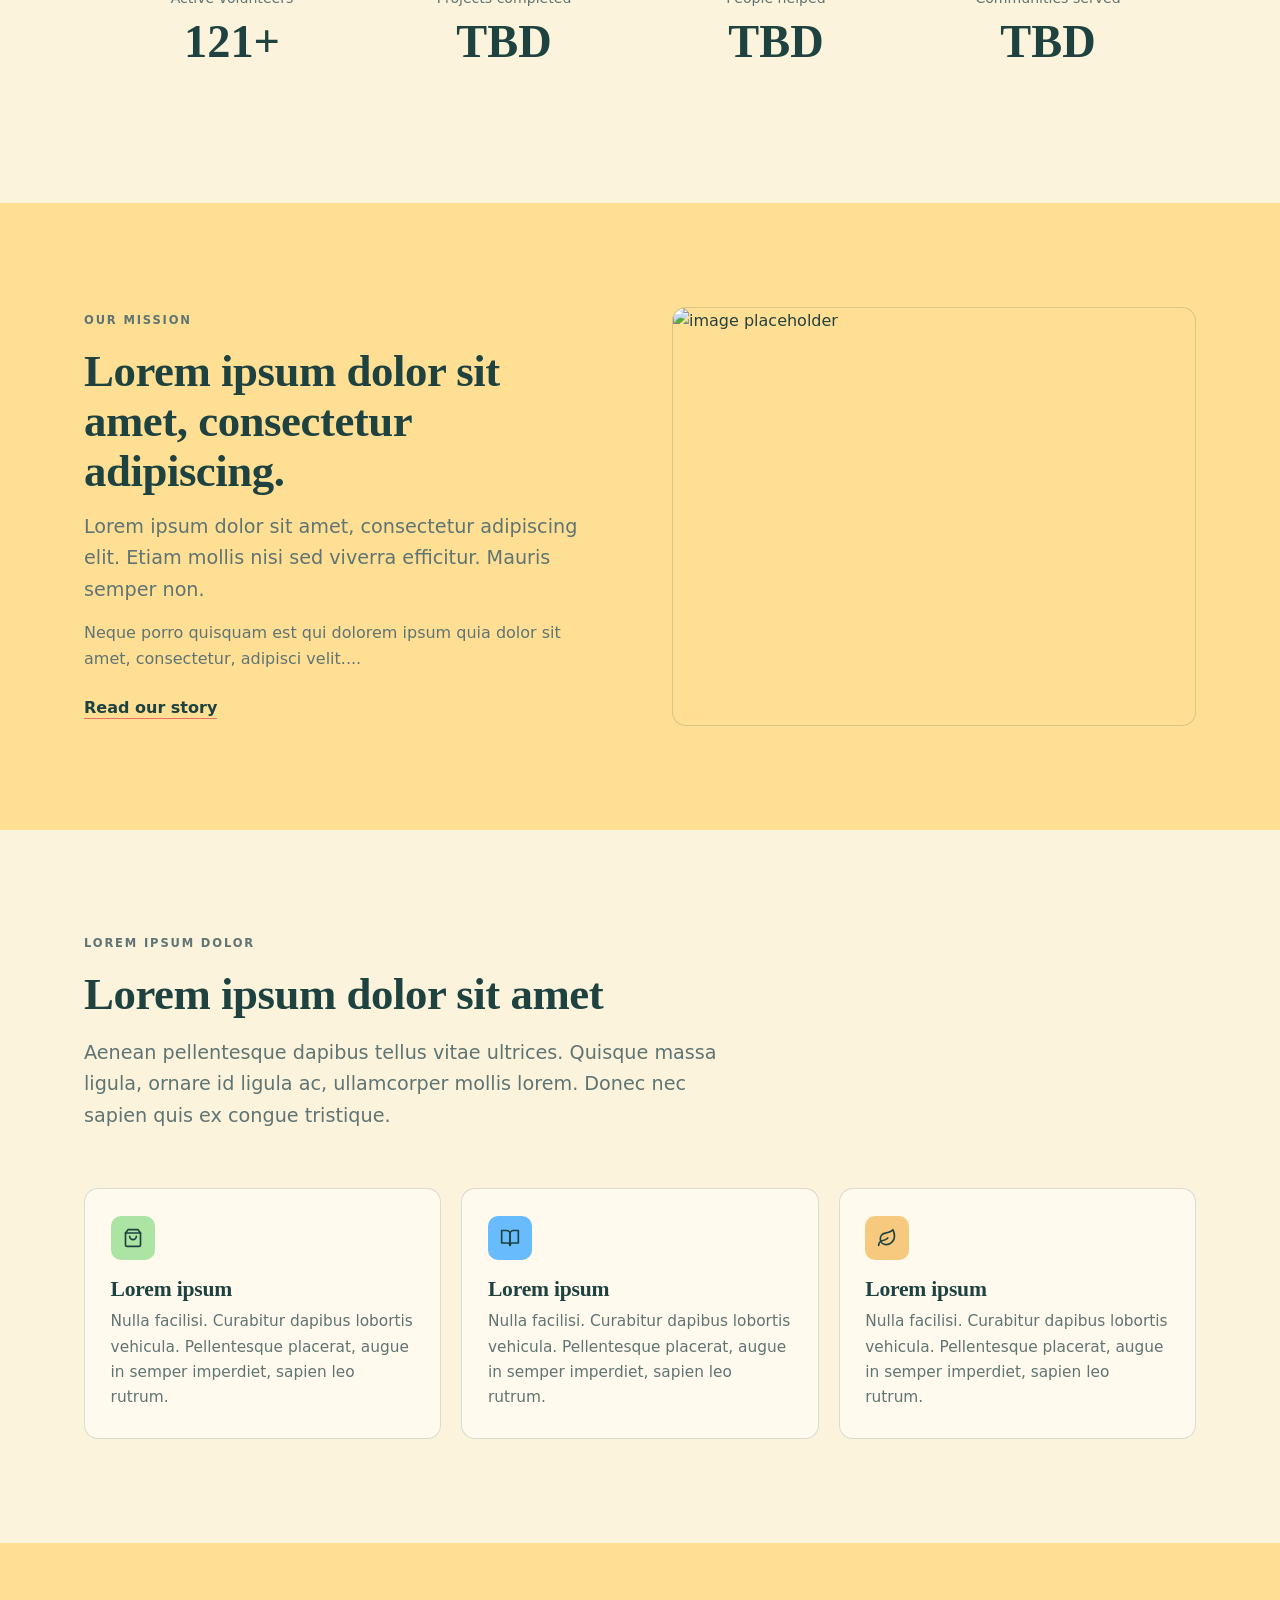
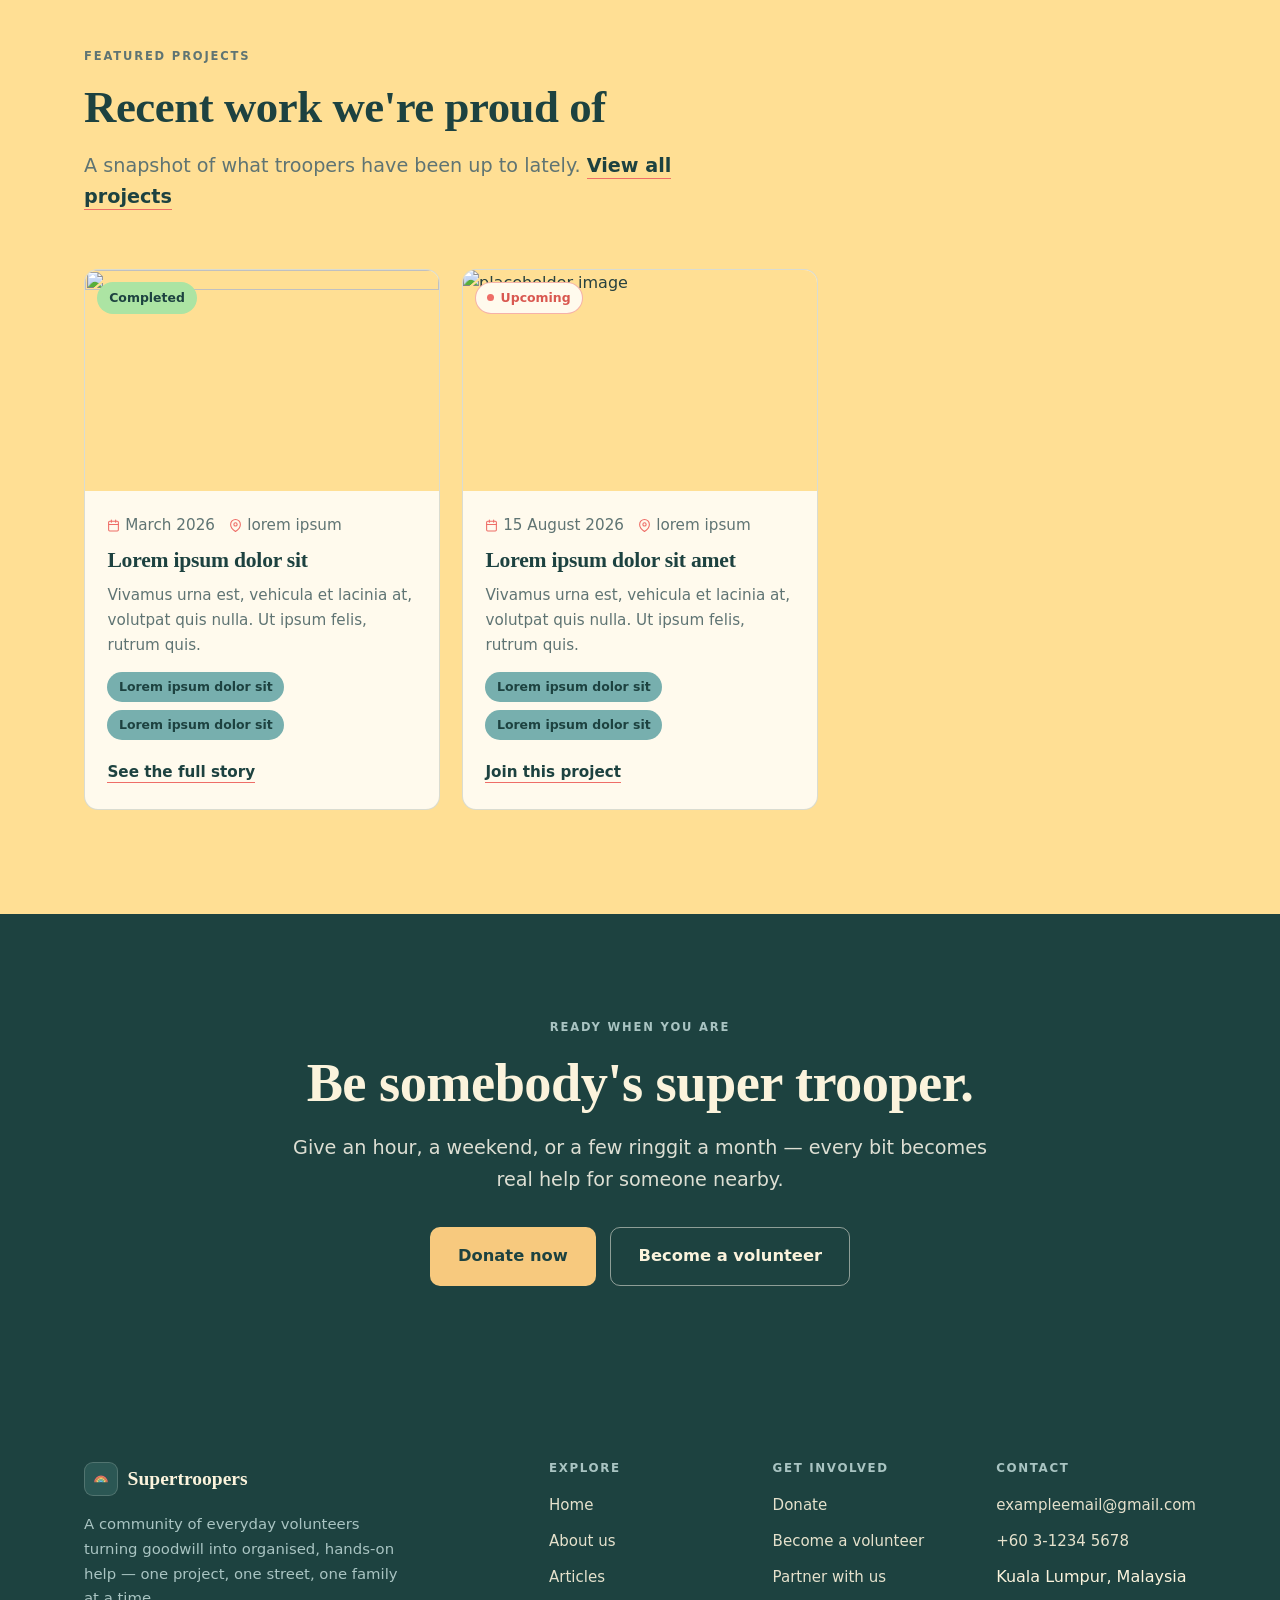
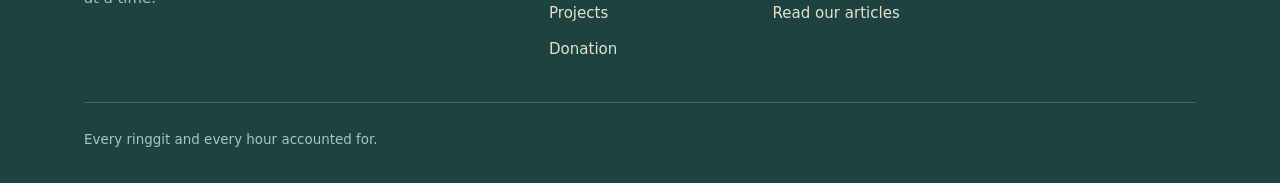
==== commit b7c8a48f: "feat: rainbow brand mark, hi-res logo, about hero image, rename Reports to Articles - Upscale images" ====
--- a/index.html
+++ b/index.html
@@ -19,7 +19,7 @@
     <div class="container header-inner">
       <a class="brand" href="index.html" aria-label="Supertroopers — home">
         <span class="brand-mark" aria-hidden="true">
-          <svg width="16" height="16" viewBox="0 0 24 24" fill="currentColor" aria-hidden="true"><path d="M12 2l2.9 6.26 6.6 1.01-4.75 4.35L17.18 21 12 17.77 6.82 21l1.43-7.38L3.5 9.27l6.6-1.01L12 2z"/></svg>
+          <svg width="16" height="16" viewBox="0 0 24 24" fill="none" aria-hidden="true"><path d="M2.8 17A9.2 9.2 0 0 1 21.2 17" stroke="#EE6D67" stroke-width="1.8"/><path d="M4.65 17A7.35 7.35 0 0 1 19.35 17" stroke="#F09A4B" stroke-width="1.8"/><path d="M6.5 17A5.5 5.5 0 0 1 17.5 17" stroke="#F7C97E" stroke-width="1.8"/><path d="M8.35 17A3.65 3.65 0 0 1 15.65 17" stroke="#7CC98F" stroke-width="1.8"/><path d="M10.2 17A1.8 1.8 0 0 1 13.8 17" stroke="#68BBFD" stroke-width="1.8"/></svg>
         </span>
         <span class="brand-name">Supertroopers</span>
       </a>
@@ -32,7 +32,7 @@
     <div class="container tab-bar-inner">
       <a class="tab-link" href="index.html" aria-current="page">Home</a>
       <a class="tab-link" href="about.html">About us</a>
-      <a class="tab-link" href="news.html">Reports</a>
+      <a class="tab-link" href="news.html">Articles</a>
       <a class="tab-link" href="projects.html">Projects</a>
       <a class="tab-link" href="donate.html">Donation</a>
     </div>
@@ -185,7 +185,7 @@
         <div class="footer-brand">
           <a class="brand brand-light" href="index.html">
             <span class="brand-mark" aria-hidden="true">
-              <svg width="16" height="16" viewBox="0 0 24 24" fill="currentColor" aria-hidden="true"><path d="M12 2l2.9 6.26 6.6 1.01-4.75 4.35L17.18 21 12 17.77 6.82 21l1.43-7.38L3.5 9.27l6.6-1.01L12 2z"/></svg>
+              <svg width="16" height="16" viewBox="0 0 24 24" fill="none" aria-hidden="true"><path d="M2.8 17A9.2 9.2 0 0 1 21.2 17" stroke="#EE6D67" stroke-width="1.8"/><path d="M4.65 17A7.35 7.35 0 0 1 19.35 17" stroke="#F09A4B" stroke-width="1.8"/><path d="M6.5 17A5.5 5.5 0 0 1 17.5 17" stroke="#F7C97E" stroke-width="1.8"/><path d="M8.35 17A3.65 3.65 0 0 1 15.65 17" stroke="#7CC98F" stroke-width="1.8"/><path d="M10.2 17A1.8 1.8 0 0 1 13.8 17" stroke="#68BBFD" stroke-width="1.8"/></svg>
             </span>
             <span class="brand-name">Supertroopers</span>
           </a>
@@ -197,7 +197,7 @@
             <ul>
               <li><a href="index.html">Home</a></li>
               <li><a href="about.html">About us</a></li>
-              <li><a href="news.html">Reports</a></li>
+              <li><a href="news.html">Articles</a></li>
               <li><a href="projects.html">Projects</a></li>
               <li><a href="donate.html">Donation</a></li>
             </ul>
@@ -208,7 +208,7 @@
               <li><a href="donate.html">Donate</a></li>
               <li><a href="donate.html">Become a volunteer</a></li>
               <li><a href="mailto:hello@supertrooper.org">Partner with us</a></li>
-              <li><a href="news.html">Read our reports</a></li>
+              <li><a href="news.html">Read our articles</a></li>
             </ul>
           </div>
           <div>
--- a/css/styles.css
+++ b/css/styles.css
@@ -1720,3 +1720,12 @@
   .brand:hover .brand-mark { animation: none; }
   .team-card .team-photo { transform: none; transition: none; }
 }
+
+/* ---------- About page hero (image background instead of flat paper) ---------- */
+
+.about-hero {
+  background-color: var(--paper);
+  background-image: url("../images/about-hero.svg");
+  background-size: cover;
+  background-position: center;
+}
